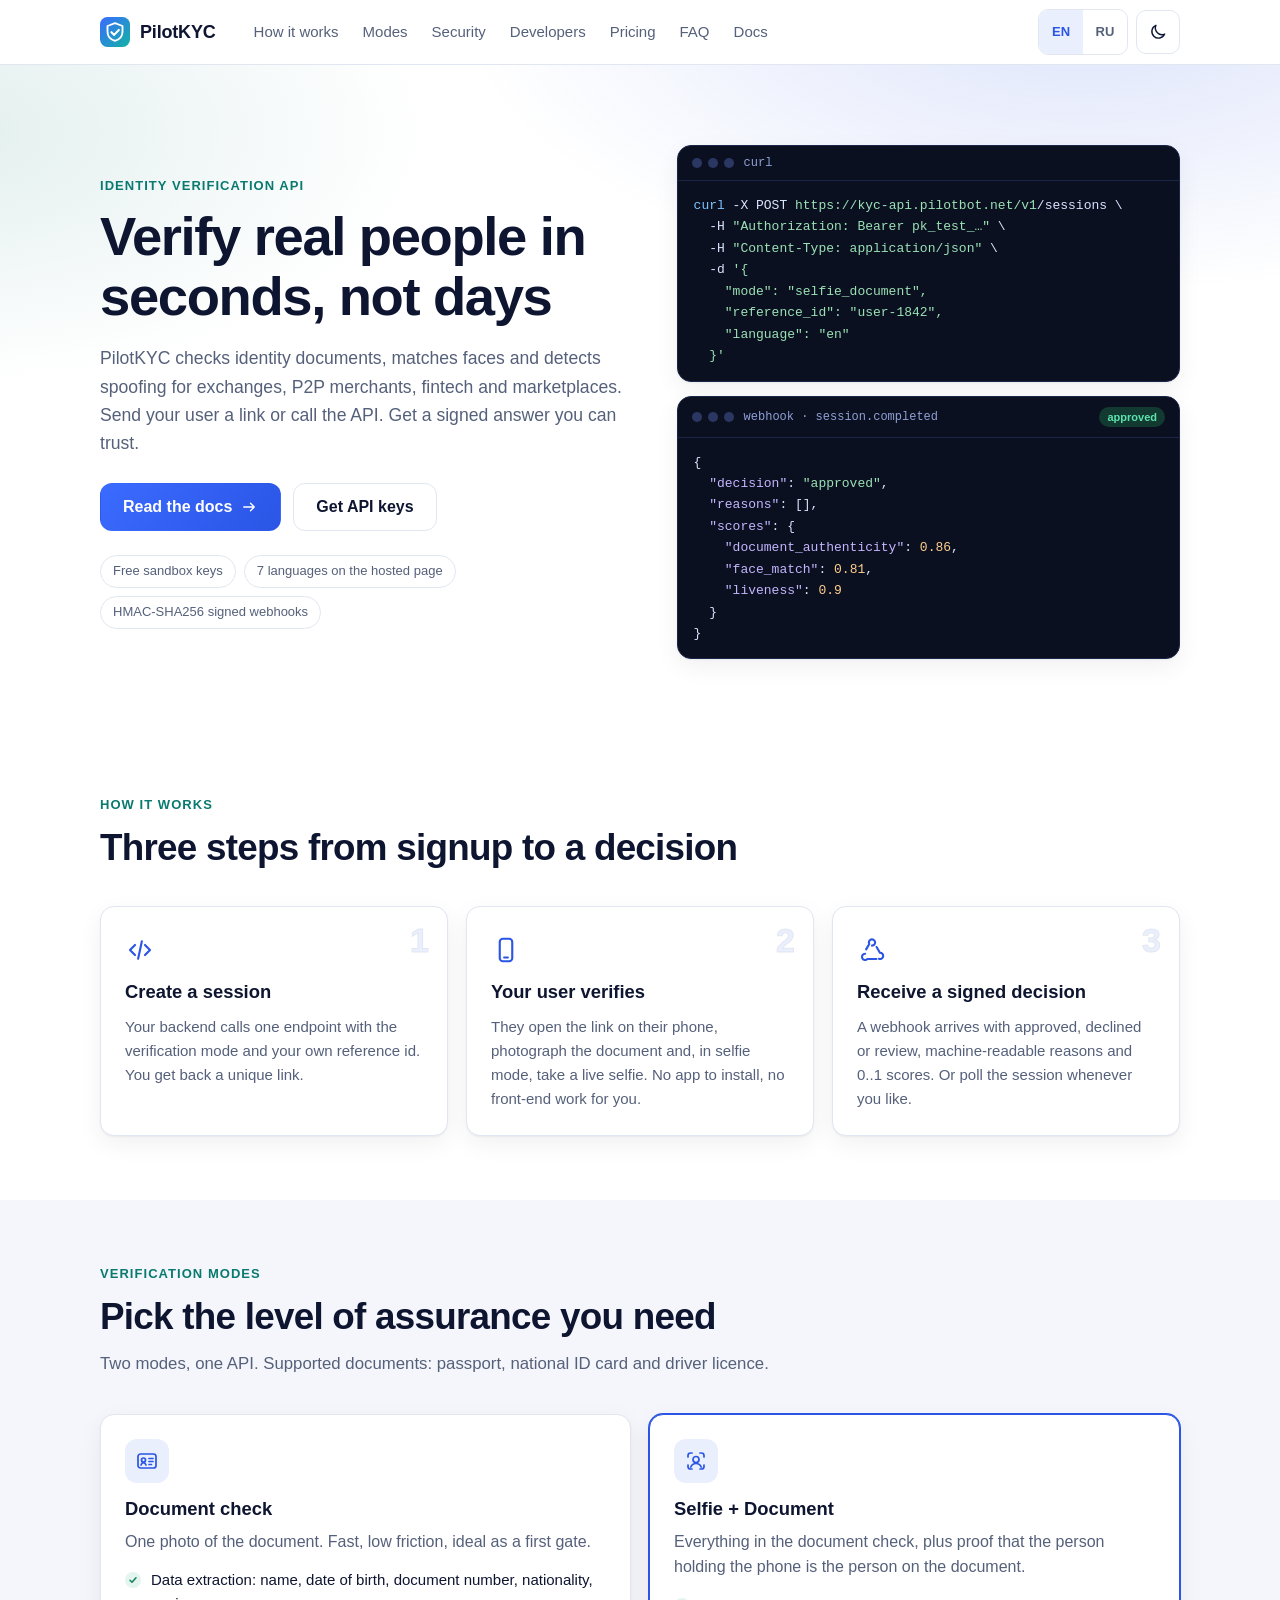
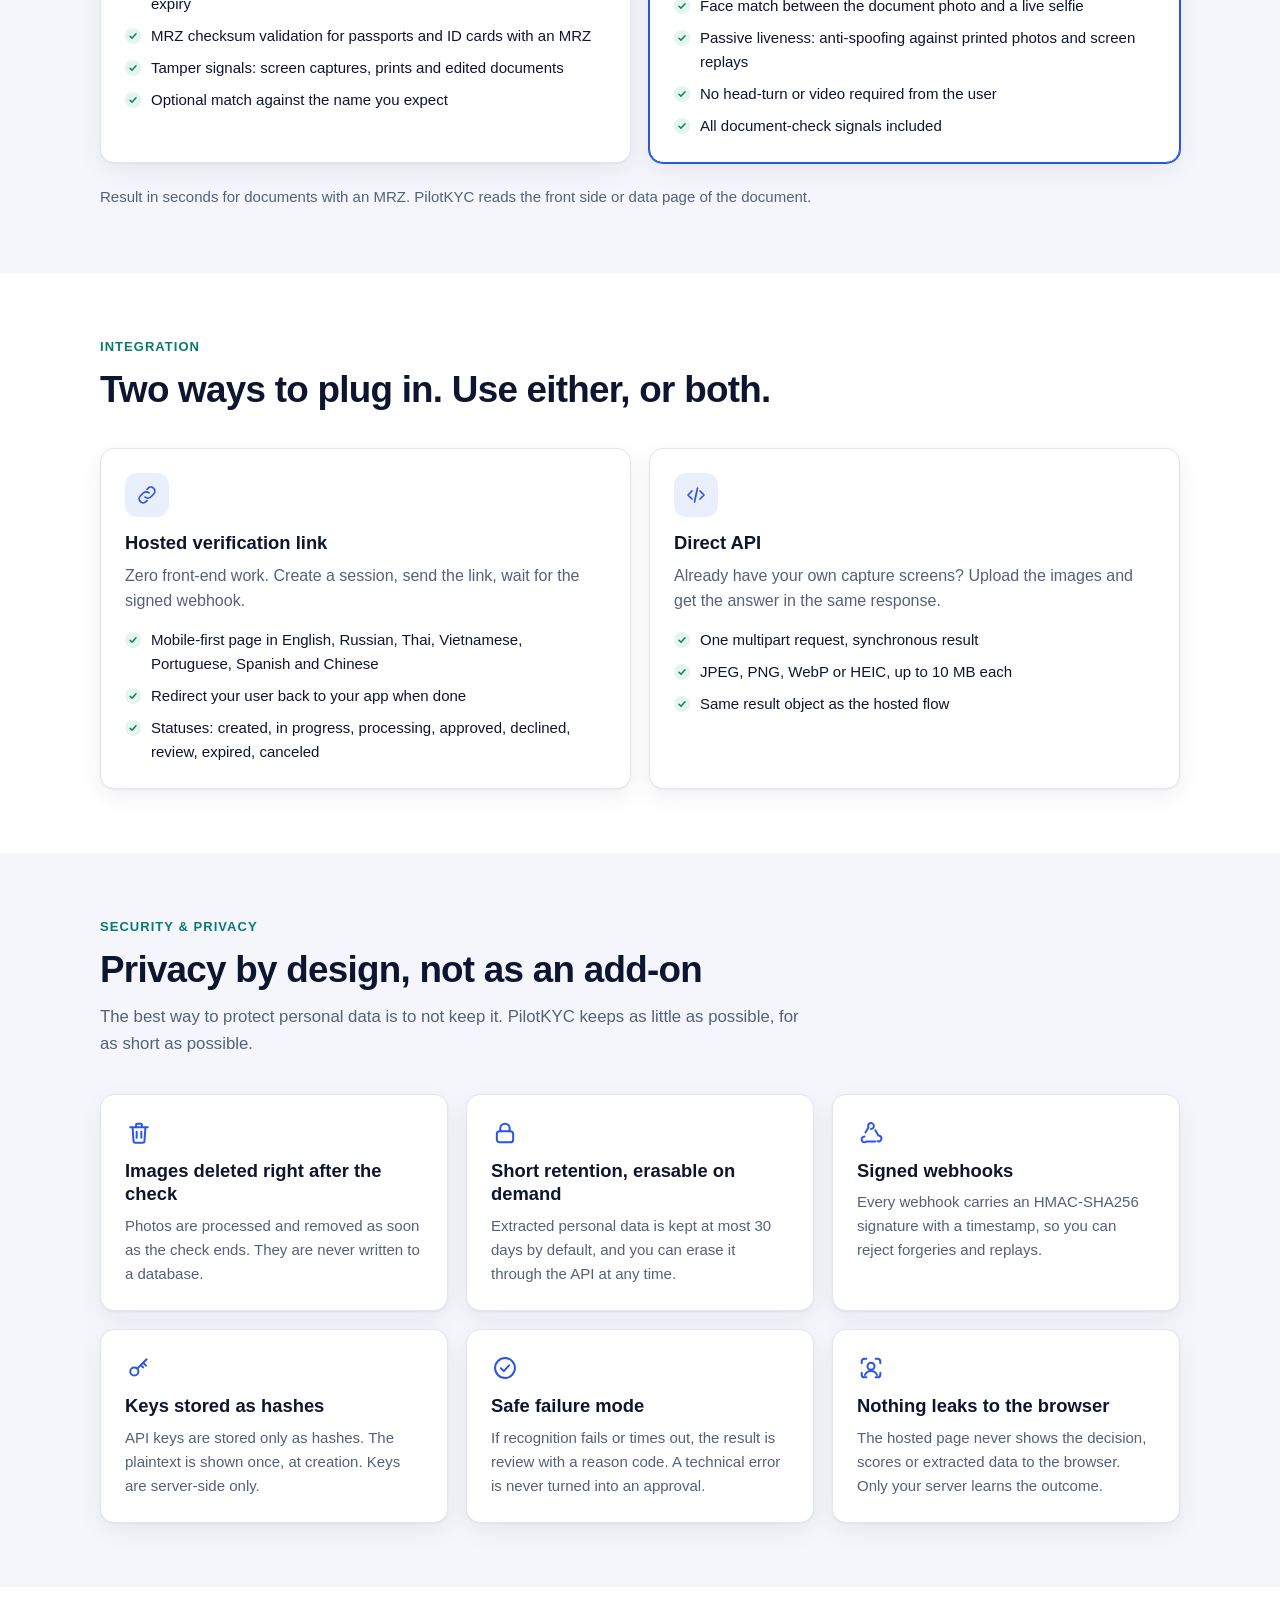
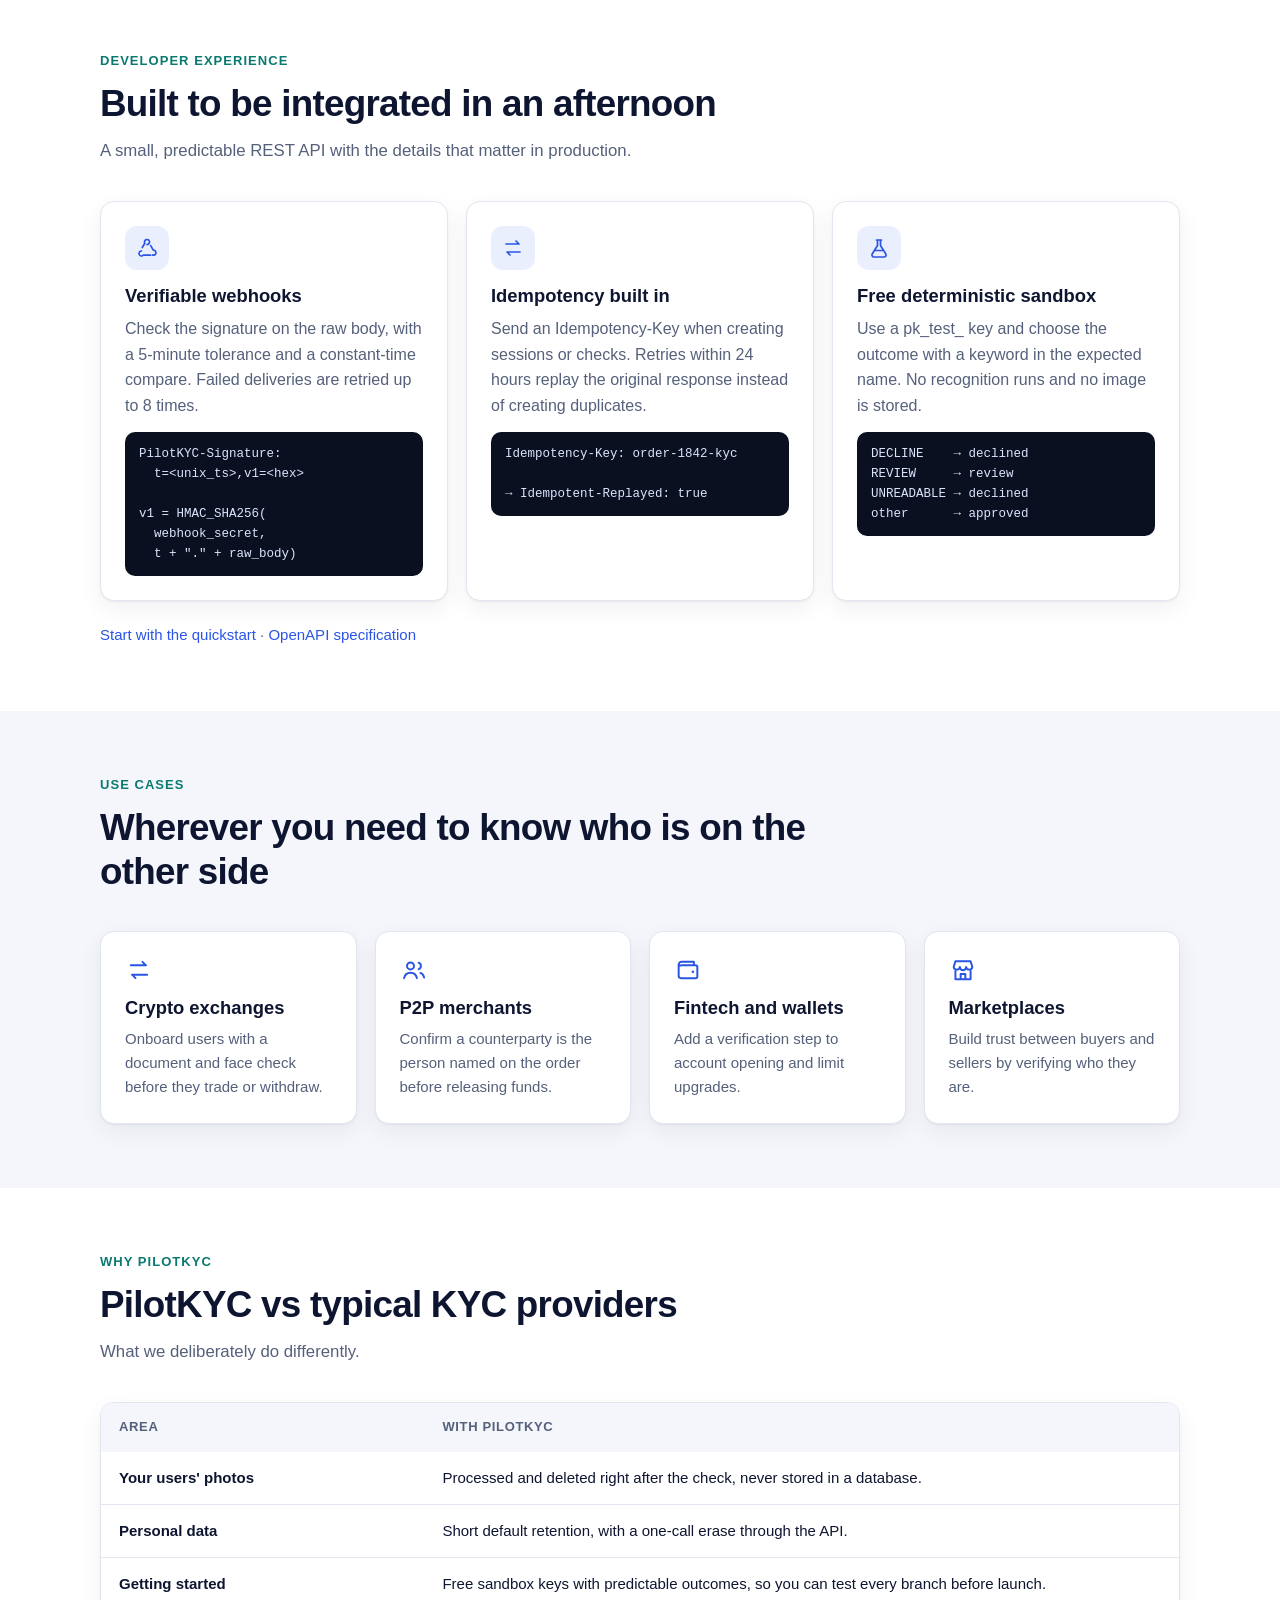
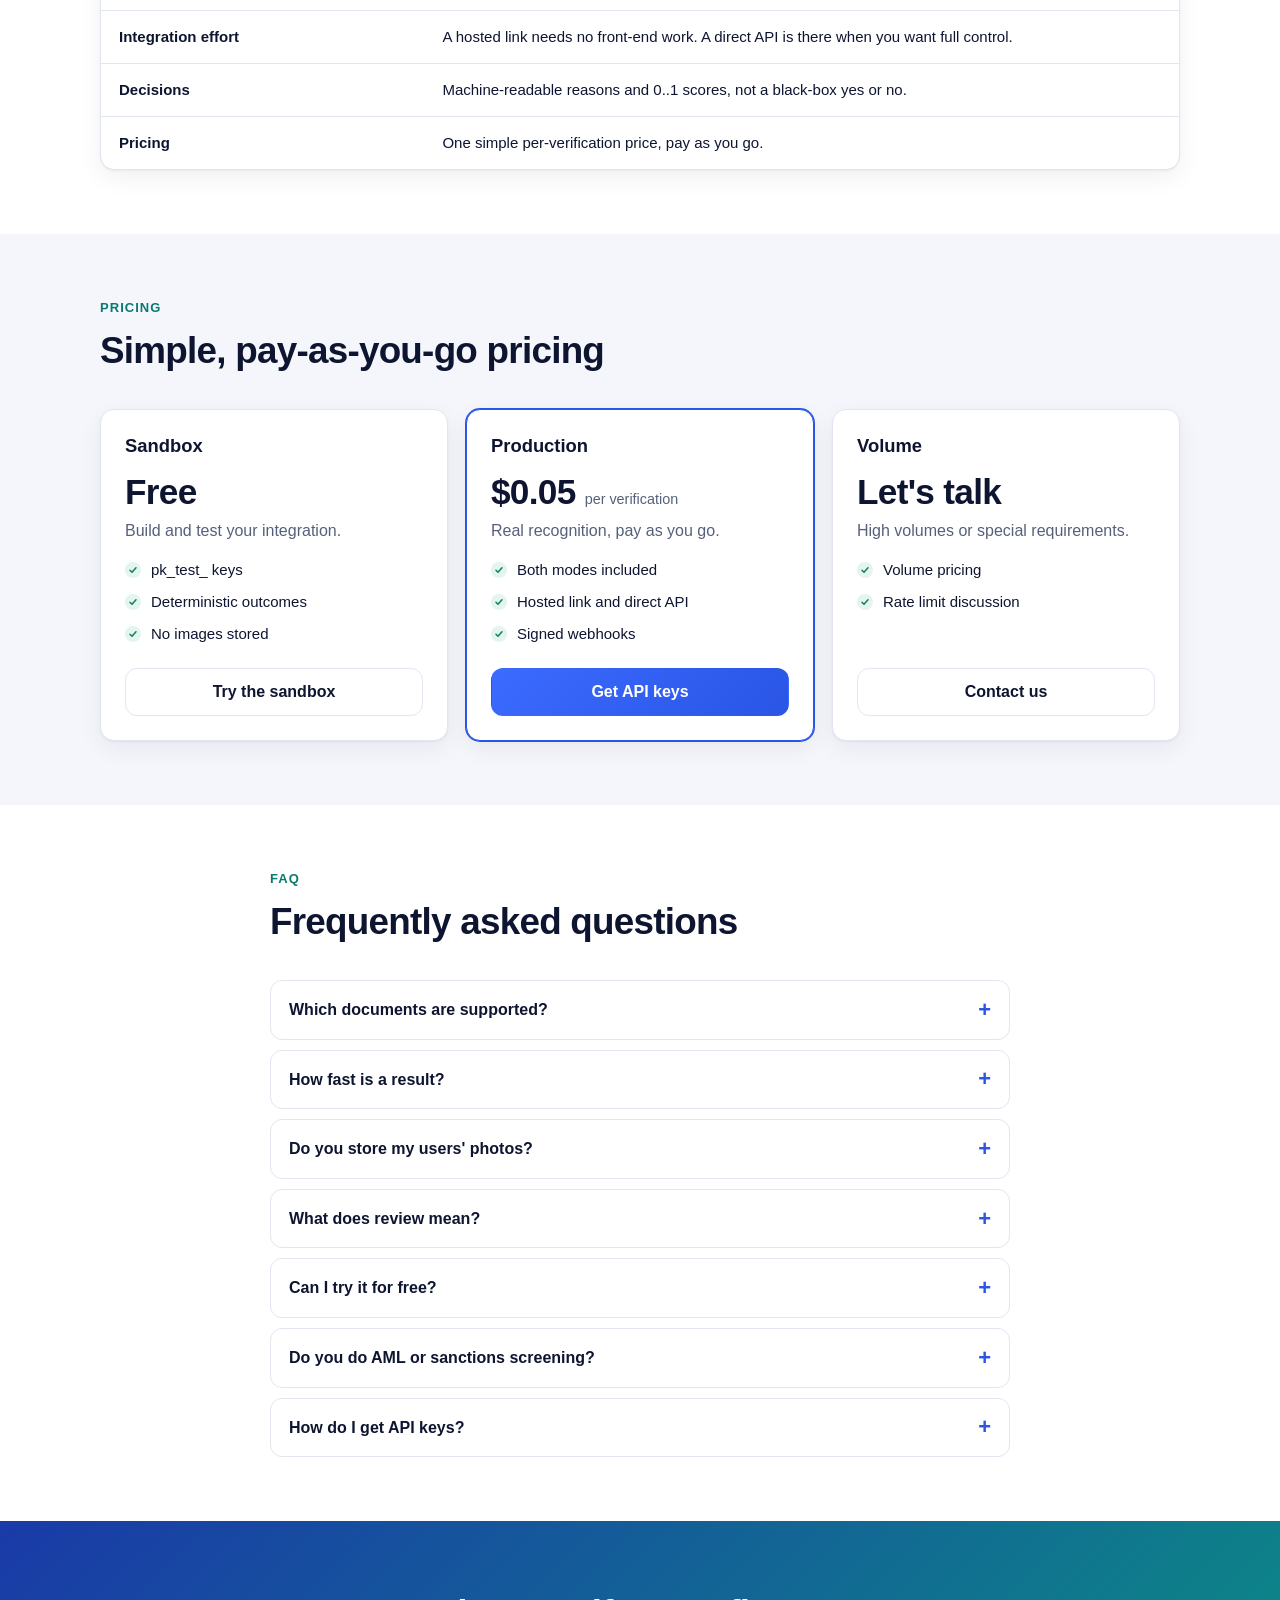
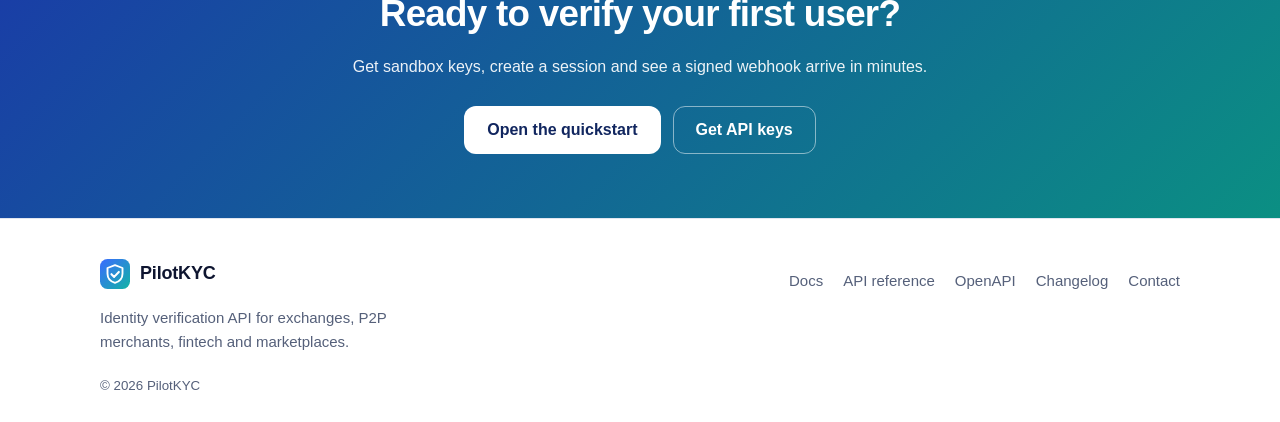
==== index.html @ 5a4a527d "PilotKYC landing page and API documentation v1.0.0 Co-Authored-By: Claude Opus 5.5 <noreply@anthropi" ====
<!doctype html>
<html lang="en">
<head>
  <meta charset="utf-8">
  <meta name="viewport" content="width=device-width, initial-scale=1">
  <title>PilotKYC — Identity verification API for exchanges, P2P and fintech</title>
  <meta name="description" content="Identity verification API: document check with data extraction, selfie face match and passive liveness. Hosted link or direct API, signed webhooks, free sandbox, images deleted right after the check.">
  <meta name="color-scheme" content="light dark">
  <meta name="theme-color" content="#0b1020">
  <meta property="og:type" content="website">
  <meta property="og:site_name" content="PilotKYC">
  <meta property="og:title" content="PilotKYC — Identity verification API">
  <meta property="og:description" content="Document check, selfie face match and passive liveness. Hosted link or direct API. Free sandbox. Images deleted right after the check.">
  <meta name="twitter:card" content="summary">
  <meta name="twitter:title" content="PilotKYC — Identity verification API">
  <meta name="twitter:description" content="Document check, selfie face match and passive liveness. Hosted link or direct API. Free sandbox.">
  <link rel="icon" href="assets/favicon.svg" type="image/svg+xml">
  <link rel="stylesheet" href="assets/landing.css">
</head>
<body>
  <!-- Inline SVG sprite -->
  <svg width="0" height="0" style="position:absolute" aria-hidden="true" focusable="false">
    <defs>
      <linearGradient id="grad" x1="0" y1="0" x2="1" y2="1">
        <stop offset="0" stop-color="#3b6bff"/>
        <stop offset="1" stop-color="#12b3a4"/>
      </linearGradient>
      <symbol id="i-logo" viewBox="0 0 32 32"><rect width="32" height="32" rx="8" fill="url(#grad)"/><path d="M16 6.5 24 9.6v6.1c0 4.7-3.2 8.2-8 9.8-4.8-1.6-8-5.1-8-9.8V9.6z" fill="none" stroke="#fff" stroke-width="2" stroke-linejoin="round"/><path d="m12.2 16.2 2.9 2.9 5-5.3" fill="none" stroke="#fff" stroke-width="2.2" stroke-linecap="round" stroke-linejoin="round"/></symbol>
      <symbol id="i-doc" viewBox="0 0 24 24"><rect x="3" y="5" width="18" height="14" rx="2.5" fill="none" stroke="currentColor" stroke-width="1.7"/><circle cx="8.5" cy="11" r="2" fill="none" stroke="currentColor" stroke-width="1.7"/><path d="M6 16c.6-1.6 1.6-2.3 2.5-2.3S10.400 14.400 11 16M14 9.500h4M14 12.500h4M14 15.500h2.500" fill="none" stroke="currentColor" stroke-width="1.7" stroke-linecap="round"/></symbol>
      <symbol id="i-face" viewBox="0 0 24 24"><path d="M4 8V6.500A2.500 2.500 0 0 1 6.500 4H8M16 4h1.500A2.500 2.500 0 0 1 20 6.500V8M20 16v1.500a2.500 2.500 0 0 1-2.500 2.500H16M8 20H6.500A2.500 2.500 0 0 1 4 17.500V16" fill="none" stroke="currentColor" stroke-width="1.7" stroke-linecap="round"/><circle cx="12" cy="10.500" r="3" fill="none" stroke="currentColor" stroke-width="1.7"/><path d="M6.800 18c.9-2.300 2.800-3.500 5.200-3.500s4.300 1.200 5.200 3.500" fill="none" stroke="currentColor" stroke-width="1.7" stroke-linecap="round"/></symbol>
      <symbol id="i-link" viewBox="0 0 24 24"><path d="M10 14a4 4 0 0 0 5.700 0l3-3a4 4 0 0 0-5.700-5.700l-1 1M14 10a4 4 0 0 0-5.700 0l-3 3a4 4 0 0 0 5.700 5.700l1-1" fill="none" stroke="currentColor" stroke-width="1.7" stroke-linecap="round"/></symbol>
      <symbol id="i-code" viewBox="0 0 24 24"><path d="m8 8-4 4 4 4M16 8l4 4-4 4M13.500 5 10.500 19" fill="none" stroke="currentColor" stroke-width="1.7" stroke-linecap="round" stroke-linejoin="round"/></symbol>
      <symbol id="i-bolt" viewBox="0 0 24 24"><path d="M13 3 5 13.500h6L10 21l8-10.500h-6z" fill="none" stroke="currentColor" stroke-width="1.7" stroke-linejoin="round"/></symbol>
      <symbol id="i-lock" viewBox="0 0 24 24"><rect x="5" y="10.500" width="14" height="9.500" rx="2.500" fill="none" stroke="currentColor" stroke-width="1.7"/><path d="M8 10.500V8a4 4 0 0 1 8 0v2.500" fill="none" stroke="currentColor" stroke-width="1.7" stroke-linecap="round"/></symbol>
      <symbol id="i-trash" viewBox="0 0 24 24"><path d="M4.500 7h15M9.500 7V5a1 1 0 0 1 1-1h3a1 1 0 0 1 1 1v2M6.500 7l.8 12a1.500 1.500 0 0 0 1.500 1.400h6.400a1.500 1.500 0 0 0 1.500-1.400l.8-12M10 11v5M14 11v5" fill="none" stroke="currentColor" stroke-width="1.7" stroke-linecap="round" stroke-linejoin="round"/></symbol>
      <symbol id="i-globe" viewBox="0 0 24 24"><circle cx="12" cy="12" r="8.500" fill="none" stroke="currentColor" stroke-width="1.7"/><path d="M3.500 12h17M12 3.500c2.500 2.600 3.600 5.400 3.600 8.500S14.500 17.900 12 20.500C9.500 17.900 8.400 15.100 8.400 12S9.500 6.100 12 3.500z" fill="none" stroke="currentColor" stroke-width="1.7"/></symbol>
      <symbol id="i-key" viewBox="0 0 24 24"><circle cx="8" cy="15" r="3.500" fill="none" stroke="currentColor" stroke-width="1.7"/><path d="m10.500 12.500 8-8M15.500 7.500l2.500 2.500M13.500 9.500 15.500 11.500" fill="none" stroke="currentColor" stroke-width="1.7" stroke-linecap="round"/></symbol>
      <symbol id="i-hook" viewBox="0 0 24 24"><path d="M12 8.500a2.500 2.500 0 1 0-2.200-1.300L7.300 11.500M6.500 15a2.500 2.500 0 1 0 1.800 4.200h7.200M17.500 19a2.500 2.500 0 1 0 .8-4.800L15.700 9.600" fill="none" stroke="currentColor" stroke-width="1.7" stroke-linecap="round" stroke-linejoin="round"/></symbol>
      <symbol id="i-flask" viewBox="0 0 24 24"><path d="M9.500 4h5M10.500 4v5.500L5.200 18a2 2 0 0 0 1.700 3h10.200a2 2 0 0 0 1.700-3l-5.300-8.500V4M8 14.500h8" fill="none" stroke="currentColor" stroke-width="1.7" stroke-linecap="round" stroke-linejoin="round"/></symbol>
      <symbol id="i-phone" viewBox="0 0 24 24"><rect x="7" y="3" width="10" height="18" rx="2.500" fill="none" stroke="currentColor" stroke-width="1.7"/><path d="M10.500 18h3" fill="none" stroke="currentColor" stroke-width="1.7" stroke-linecap="round"/></symbol>
      <symbol id="i-send" viewBox="0 0 24 24"><path d="m4 11.500 16-7-6 16-2.800-6.700z" fill="none" stroke="currentColor" stroke-width="1.7" stroke-linejoin="round"/></symbol>
      <symbol id="i-check" viewBox="0 0 24 24"><circle cx="12" cy="12" r="8.500" fill="none" stroke="currentColor" stroke-width="1.7"/><path d="m8.500 12.200 2.500 2.500 4.500-5" fill="none" stroke="currentColor" stroke-width="1.7" stroke-linecap="round" stroke-linejoin="round"/></symbol>
      <symbol id="i-swap" viewBox="0 0 24 24"><path d="M5 8h13l-3-3M19 16H6l3 3" fill="none" stroke="currentColor" stroke-width="1.7" stroke-linecap="round" stroke-linejoin="round"/></symbol>
      <symbol id="i-store" viewBox="0 0 24 24"><path d="M4 9.500 5.500 4.500h13L20 9.500M4 9.500a2.700 2.700 0 0 0 5.300 0 2.700 2.700 0 0 0 5.400 0 2.700 2.700 0 0 0 5.300 0M5.500 12.500V20h13v-7.500M10 20v-4.500h4V20" fill="none" stroke="currentColor" stroke-width="1.7" stroke-linecap="round" stroke-linejoin="round"/></symbol>
      <symbol id="i-wallet" viewBox="0 0 24 24"><path d="M4 7.500A2.500 2.500 0 0 1 6.500 5H17v3M4 7.500V17a2 2 0 0 0 2 2h12.500a1.500 1.500 0 0 0 1.500-1.500V9.500A1.500 1.500 0 0 0 18.500 8H6.500A2.500 2.500 0 0 1 4 7.500z" fill="none" stroke="currentColor" stroke-width="1.7" stroke-linejoin="round"/><circle cx="16.200" cy="13.500" r="1.100" fill="currentColor"/></symbol>
      <symbol id="i-users" viewBox="0 0 24 24"><circle cx="9" cy="8.500" r="3" fill="none" stroke="currentColor" stroke-width="1.7"/><path d="M3.500 19c.6-3 2.800-4.700 5.500-4.700s4.900 1.700 5.500 4.700M16 5.700a3 3 0 0 1 0 5.600M17.500 14.500c1.700.6 2.800 2 3.200 4" fill="none" stroke="currentColor" stroke-width="1.7" stroke-linecap="round"/></symbol>
      <symbol id="i-arrow" viewBox="0 0 24 24"><path d="M5 12h14m-5-5 5 5-5 5" fill="none" stroke="currentColor" stroke-width="1.8" stroke-linecap="round" stroke-linejoin="round"/></symbol>
      <symbol id="i-tick" viewBox="0 0 24 24"><path d="m5 12.500 4.500 4.500L19 7.500" fill="none" stroke="currentColor" stroke-width="2.200" stroke-linecap="round" stroke-linejoin="round"/></symbol>
      <symbol id="i-menu" viewBox="0 0 24 24"><path d="M4 7h16M4 12h16M4 17h16" fill="none" stroke="currentColor" stroke-width="1.8" stroke-linecap="round"/></symbol>
      <symbol id="i-theme" viewBox="0 0 24 24"><path d="M20 14.500A8 8 0 0 1 9.500 4 8 8 0 1 0 20 14.500z" fill="none" stroke="currentColor" stroke-width="1.7" stroke-linejoin="round"/></symbol>
    </defs>
  </svg>

  <a class="skip" href="#main" data-i18n="skip">Skip to content</a>

  <header class="header" id="top">
    <div class="wrap header-inner">
      <a class="logo" href="#top" aria-label="PilotKYC">
        <svg class="logo-mark" aria-hidden="true"><use href="#i-logo"/></svg>
        <span>PilotKYC</span>
      </a>
      <nav class="nav" id="nav" aria-label="Main">
        <a href="#how" data-i18n="nav.how">How it works</a>
        <a href="#modes" data-i18n="nav.modes">Modes</a>
        <a href="#security" data-i18n="nav.security">Security</a>
        <a href="#developers" data-i18n="nav.dev">Developers</a>
        <a href="#pricing" data-i18n="nav.pricing">Pricing</a>
        <a href="#faq" data-i18n="nav.faq">FAQ</a>
        <a href="docs/" data-i18n="nav.docs">Docs</a>
      </nav>
      <div class="header-actions">
        <div class="lang" role="group" aria-label="Language">
          <button type="button" class="lang-btn" data-lang="en" aria-pressed="true">EN</button>
          <button type="button" class="lang-btn" data-lang="ru" aria-pressed="false">RU</button>
        </div>
        <button type="button" class="icon-btn" id="theme-btn" aria-label="Toggle theme"><svg aria-hidden="true"><use href="#i-theme"/></svg></button>
        <button type="button" class="icon-btn menu-btn" id="menu-btn" aria-label="Menu" aria-expanded="false" aria-controls="nav"><svg aria-hidden="true"><use href="#i-menu"/></svg></button>
      </div>
    </div>
  </header>

  <main id="main">
    <!-- HERO -->
    <section class="hero">
      <div class="wrap hero-grid">
        <div class="hero-copy">
          <p class="eyebrow" data-i18n="hero.eyebrow">Identity verification API</p>
          <h1 data-i18n="hero.title">Verify real people in seconds, not days</h1>
          <p class="lead" data-i18n="hero.lead">PilotKYC checks identity documents, matches faces and detects spoofing for exchanges, P2P merchants, fintech and marketplaces. Send your user a link or call the API. Get a signed answer you can trust.</p>
          <div class="cta-row">
            <a class="btn btn-primary" href="docs/"><span data-i18n="cta.docs">Read the docs</span><svg aria-hidden="true"><use href="#i-arrow"/></svg></a>
            <a class="btn btn-secondary" href="https://t.me/pilotbotnet" data-contact data-i18n="cta.keys" rel="noopener">Get API keys</a>
          </div>
          <ul class="chips">
            <li data-i18n="hero.chip1">Free sandbox keys</li>
            <li data-i18n="hero.chip2">7 languages on the hosted page</li>
            <li data-i18n="hero.chip3">HMAC-SHA256 signed webhooks</li>
          </ul>
        </div>
        <div class="hero-code" aria-label="Example request and result">
          <div class="code-card">
            <div class="code-head"><span class="dots" aria-hidden="true"><i></i><i></i><i></i></span><span class="code-title">curl</span></div>
<pre><code><span class="c-k">curl</span> -X POST <span class="c-s" data-base-url>https://kyc-api.pilotbot.net/v1</span>/sessions \
  -H <span class="c-s">"Authorization: Bearer pk_test_…"</span> \
  -H <span class="c-s">"Content-Type: application/json"</span> \
  -d <span class="c-s">'{
    "mode": "selfie_document",
    "reference_id": "user-1842",
    "language": "en"
  }'</span></code></pre>
          </div>
          <div class="code-card code-card-result">
            <div class="code-head"><span class="dots" aria-hidden="true"><i></i><i></i><i></i></span><span class="code-title">webhook &middot; session.completed</span><span class="pill pill-ok">approved</span></div>
<pre><code>{
  <span class="c-p">"decision"</span>: <span class="c-s">"approved"</span>,
  <span class="c-p">"reasons"</span>: [],
  <span class="c-p">"scores"</span>: {
    <span class="c-p">"document_authenticity"</span>: <span class="c-n">0.86</span>,
    <span class="c-p">"face_match"</span>: <span class="c-n">0.81</span>,
    <span class="c-p">"liveness"</span>: <span class="c-n">0.9</span>
  }
}</code></pre>
          </div>
        </div>
      </div>
    </section>

    <!-- HOW IT WORKS -->
    <section class="section" id="how" aria-labelledby="how-h">
      <div class="wrap">
        <div class="section-head">
          <p class="eyebrow" data-i18n="how.eyebrow">How it works</p>
          <h2 id="how-h" data-i18n="how.title">Three steps from signup to a decision</h2>
        </div>
        <ol class="steps">
          <li class="step">
            <span class="step-num" aria-hidden="true">1</span>
            <svg class="icon" aria-hidden="true"><use href="#i-code"/></svg>
            <h3 data-i18n="how.s1.t">Create a session</h3>
            <p data-i18n="how.s1.p">Your backend calls one endpoint with the verification mode and your own reference id. You get back a unique link.</p>
          </li>
          <li class="step">
            <span class="step-num" aria-hidden="true">2</span>
            <svg class="icon" aria-hidden="true"><use href="#i-phone"/></svg>
            <h3 data-i18n="how.s2.t">Your user verifies</h3>
            <p data-i18n="how.s2.p">They open the link on their phone, photograph the document and, in selfie mode, take a live selfie. No app to install, no front-end work for you.</p>
          </li>
          <li class="step">
            <span class="step-num" aria-hidden="true">3</span>
            <svg class="icon" aria-hidden="true"><use href="#i-hook"/></svg>
            <h3 data-i18n="how.s3.t">Receive a signed decision</h3>
            <p data-i18n="how.s3.p">A webhook arrives with approved, declined or review, machine-readable reasons and 0..1 scores. Or poll the session whenever you like.</p>
          </li>
        </ol>
      </div>
    </section>

    <!-- MODES -->
    <section class="section section-alt" id="modes" aria-labelledby="modes-h">
      <div class="wrap">
        <div class="section-head">
          <p class="eyebrow" data-i18n="modes.eyebrow">Verification modes</p>
          <h2 id="modes-h" data-i18n="modes.title">Pick the level of assurance you need</h2>
          <p class="sub" data-i18n="modes.sub">Two modes, one API. Supported documents: passport, national ID card and driver licence.</p>
        </div>
        <div class="grid-2">
          <article class="card">
            <div class="card-icon"><svg aria-hidden="true"><use href="#i-doc"/></svg></div>
            <h3 data-i18n="modes.doc.t">Document check</h3>
            <p class="muted" data-i18n="modes.doc.p">One photo of the document. Fast, low friction, ideal as a first gate.</p>
            <ul class="ticks">
              <li data-i18n="modes.doc.l1">Data extraction: name, date of birth, document number, nationality, expiry</li>
              <li data-i18n="modes.doc.l2">MRZ checksum validation for passports and ID cards with an MRZ</li>
              <li data-i18n="modes.doc.l3">Tamper signals: screen captures, prints and edited documents</li>
              <li data-i18n="modes.doc.l4">Optional match against the name you expect</li>
            </ul>
          </article>
          <article class="card card-featured">
            <div class="card-icon"><svg aria-hidden="true"><use href="#i-face"/></svg></div>
            <h3 data-i18n="modes.sd.t">Selfie + Document</h3>
            <p class="muted" data-i18n="modes.sd.p">Everything in the document check, plus proof that the person holding the phone is the person on the document.</p>
            <ul class="ticks">
              <li data-i18n="modes.sd.l1">Face match between the document photo and a live selfie</li>
              <li data-i18n="modes.sd.l2">Passive liveness: anti-spoofing against printed photos and screen replays</li>
              <li data-i18n="modes.sd.l3">No head-turn or video required from the user</li>
              <li data-i18n="modes.sd.l4">All document-check signals included</li>
            </ul>
          </article>
        </div>
        <p class="note" data-i18n="modes.note">Result in seconds for documents with an MRZ. PilotKYC reads the front side or data page of the document.</p>
      </div>
    </section>

    <!-- INTEGRATION STYLES -->
    <section class="section" id="integration" aria-labelledby="int-h">
      <div class="wrap">
        <div class="section-head">
          <p class="eyebrow" data-i18n="int.eyebrow">Integration</p>
          <h2 id="int-h" data-i18n="int.title">Two ways to plug in. Use either, or both.</h2>
        </div>
        <div class="grid-2">
          <article class="card">
            <div class="card-icon"><svg aria-hidden="true"><use href="#i-link"/></svg></div>
            <h3 data-i18n="int.hosted.t">Hosted verification link</h3>
            <p class="muted" data-i18n="int.hosted.p">Zero front-end work. Create a session, send the link, wait for the signed webhook.</p>
            <ul class="ticks">
              <li data-i18n="int.hosted.l1">Mobile-first page in English, Russian, Thai, Vietnamese, Portuguese, Spanish and Chinese</li>
              <li data-i18n="int.hosted.l2">Redirect your user back to your app when done</li>
              <li data-i18n="int.hosted.l3">Statuses: created, in progress, processing, approved, declined, review, expired, canceled</li>
            </ul>
          </article>
          <article class="card">
            <div class="card-icon"><svg aria-hidden="true"><use href="#i-code"/></svg></div>
            <h3 data-i18n="int.direct.t">Direct API</h3>
            <p class="muted" data-i18n="int.direct.p">Already have your own capture screens? Upload the images and get the answer in the same response.</p>
            <ul class="ticks">
              <li data-i18n="int.direct.l1">One multipart request, synchronous result</li>
              <li data-i18n="int.direct.l2">JPEG, PNG, WebP or HEIC, up to 10 MB each</li>
              <li data-i18n="int.direct.l3">Same result object as the hosted flow</li>
            </ul>
          </article>
        </div>
      </div>
    </section>

    <!-- SECURITY -->
    <section class="section section-alt" id="security" aria-labelledby="sec-h">
      <div class="wrap">
        <div class="section-head">
          <p class="eyebrow" data-i18n="sec.eyebrow">Security &amp; privacy</p>
          <h2 id="sec-h" data-i18n="sec.title">Privacy by design, not as an add-on</h2>
          <p class="sub" data-i18n="sec.sub">The best way to protect personal data is to not keep it. PilotKYC keeps as little as possible, for as short as possible.</p>
        </div>
        <div class="grid-3">
          <article class="feature">
            <svg class="icon" aria-hidden="true"><use href="#i-trash"/></svg>
            <h3 data-i18n="sec.f1.t">Images deleted right after the check</h3>
            <p data-i18n="sec.f1.p">Photos are processed and removed as soon as the check ends. They are never written to a database.</p>
          </article>
          <article class="feature">
            <svg class="icon" aria-hidden="true"><use href="#i-lock"/></svg>
            <h3 data-i18n="sec.f2.t">Short retention, erasable on demand</h3>
            <p data-i18n="sec.f2.p">Extracted personal data is kept at most 30 days by default, and you can erase it through the API at any time.</p>
          </article>
          <article class="feature">
            <svg class="icon" aria-hidden="true"><use href="#i-hook"/></svg>
            <h3 data-i18n="sec.f3.t">Signed webhooks</h3>
            <p data-i18n="sec.f3.p">Every webhook carries an HMAC-SHA256 signature with a timestamp, so you can reject forgeries and replays.</p>
          </article>
          <article class="feature">
            <svg class="icon" aria-hidden="true"><use href="#i-key"/></svg>
            <h3 data-i18n="sec.f4.t">Keys stored as hashes</h3>
            <p data-i18n="sec.f4.p">API keys are stored only as hashes. The plaintext is shown once, at creation. Keys are server-side only.</p>
          </article>
          <article class="feature">
            <svg class="icon" aria-hidden="true"><use href="#i-check"/></svg>
            <h3 data-i18n="sec.f5.t">Safe failure mode</h3>
            <p data-i18n="sec.f5.p">If recognition fails or times out, the result is review with a reason code. A technical error is never turned into an approval.</p>
          </article>
          <article class="feature">
            <svg class="icon" aria-hidden="true"><use href="#i-face"/></svg>
            <h3 data-i18n="sec.f6.t">Nothing leaks to the browser</h3>
            <p data-i18n="sec.f6.p">The hosted page never shows the decision, scores or extracted data to the browser. Only your server learns the outcome.</p>
          </article>
        </div>
      </div>
    </section>

    <!-- DEVELOPERS -->
    <section class="section" id="developers" aria-labelledby="dev-h">
      <div class="wrap">
        <div class="section-head">
          <p class="eyebrow" data-i18n="dev.eyebrow">Developer experience</p>
          <h2 id="dev-h" data-i18n="dev.title">Built to be integrated in an afternoon</h2>
          <p class="sub" data-i18n="dev.sub">A small, predictable REST API with the details that matter in production.</p>
        </div>
        <div class="grid-3">
          <article class="card">
            <div class="card-icon"><svg aria-hidden="true"><use href="#i-hook"/></svg></div>
            <h3 data-i18n="dev.c1.t">Verifiable webhooks</h3>
            <p class="muted" data-i18n="dev.c1.p">Check the signature on the raw body, with a 5-minute tolerance and a constant-time compare. Failed deliveries are retried up to 8 times.</p>
<pre class="mini"><code>PilotKYC-Signature:
  t=&lt;unix_ts&gt;,v1=&lt;hex&gt;

v1 = HMAC_SHA256(
  webhook_secret,
  t + "." + raw_body)</code></pre>
          </article>
          <article class="card">
            <div class="card-icon"><svg aria-hidden="true"><use href="#i-swap"/></svg></div>
            <h3 data-i18n="dev.c2.t">Idempotency built in</h3>
            <p class="muted" data-i18n="dev.c2.p">Send an Idempotency-Key when creating sessions or checks. Retries within 24 hours replay the original response instead of creating duplicates.</p>
<pre class="mini"><code>Idempotency-Key: order-1842-kyc

&rarr; Idempotent-Replayed: true</code></pre>
          </article>
          <article class="card">
            <div class="card-icon"><svg aria-hidden="true"><use href="#i-flask"/></svg></div>
            <h3 data-i18n="dev.c3.t">Free deterministic sandbox</h3>
            <p class="muted" data-i18n="dev.c3.p">Use a pk_test_ key and choose the outcome with a keyword in the expected name. No recognition runs and no image is stored.</p>
<pre class="mini"><code>DECLINE    &rarr; declined
REVIEW     &rarr; review
UNREADABLE &rarr; declined
other      &rarr; approved</code></pre>
          </article>
        </div>
        <p class="note"><a href="docs/#/quickstart" data-i18n="dev.link">Start with the quickstart</a> &middot; <a href="openapi.yaml" data-i18n="dev.link2">OpenAPI specification</a></p>
      </div>
    </section>

    <!-- USE CASES -->
    <section class="section section-alt" id="use-cases" aria-labelledby="uc-h">
      <div class="wrap">
        <div class="section-head">
          <p class="eyebrow" data-i18n="uc.eyebrow">Use cases</p>
          <h2 id="uc-h" data-i18n="uc.title">Wherever you need to know who is on the other side</h2>
        </div>
        <div class="grid-4">
          <article class="feature">
            <svg class="icon" aria-hidden="true"><use href="#i-swap"/></svg>
            <h3 data-i18n="uc.u1.t">Crypto exchanges</h3>
            <p data-i18n="uc.u1.p">Onboard users with a document and face check before they trade or withdraw.</p>
          </article>
          <article class="feature">
            <svg class="icon" aria-hidden="true"><use href="#i-users"/></svg>
            <h3 data-i18n="uc.u2.t">P2P merchants</h3>
            <p data-i18n="uc.u2.p">Confirm a counterparty is the person named on the order before releasing funds.</p>
          </article>
          <article class="feature">
            <svg class="icon" aria-hidden="true"><use href="#i-wallet"/></svg>
            <h3 data-i18n="uc.u3.t">Fintech and wallets</h3>
            <p data-i18n="uc.u3.p">Add a verification step to account opening and limit upgrades.</p>
          </article>
          <article class="feature">
            <svg class="icon" aria-hidden="true"><use href="#i-store"/></svg>
            <h3 data-i18n="uc.u4.t">Marketplaces</h3>
            <p data-i18n="uc.u4.p">Build trust between buyers and sellers by verifying who they are.</p>
          </article>
        </div>
      </div>
    </section>

    <!-- COMPARISON -->
    <section class="section" id="why" aria-labelledby="why-h">
      <div class="wrap">
        <div class="section-head">
          <p class="eyebrow" data-i18n="why.eyebrow">Why PilotKYC</p>
          <h2 id="why-h" data-i18n="why.title">PilotKYC vs typical KYC providers</h2>
          <p class="sub" data-i18n="why.sub">What we deliberately do differently.</p>
        </div>
        <div class="table-wrap">
          <table class="compare">
            <thead>
              <tr><th scope="col" data-i18n="why.th1">Area</th><th scope="col" data-i18n="why.th2">With PilotKYC</th></tr>
            </thead>
            <tbody>
              <tr><th scope="row" data-i18n="why.r1.a">Your users' photos</th><td data-i18n="why.r1.b">Processed and deleted right after the check, never stored in a database.</td></tr>
              <tr><th scope="row" data-i18n="why.r2.a">Personal data</th><td data-i18n="why.r2.b">Short default retention, with a one-call erase through the API.</td></tr>
              <tr><th scope="row" data-i18n="why.r3.a">Getting started</th><td data-i18n="why.r3.b">Free sandbox keys with predictable outcomes, so you can test every branch before launch.</td></tr>
              <tr><th scope="row" data-i18n="why.r4.a">Integration effort</th><td data-i18n="why.r4.b">A hosted link needs no front-end work. A direct API is there when you want full control.</td></tr>
              <tr><th scope="row" data-i18n="why.r5.a">Decisions</th><td data-i18n="why.r5.b">Machine-readable reasons and 0..1 scores, not a black-box yes or no.</td></tr>
              <tr><th scope="row" data-i18n="why.r6.a">Pricing</th><td data-i18n="why.r6.b">One simple per-verification price, pay as you go.</td></tr>
            </tbody>
          </table>
        </div>
      </div>
    </section>

    <!-- PRICING -->
    <section class="section section-alt" id="pricing" aria-labelledby="pr-h">
      <div class="wrap">
        <div class="section-head">
          <p class="eyebrow" data-i18n="pr.eyebrow">Pricing</p>
          <h2 id="pr-h" data-i18n="pr.title">Simple, pay-as-you-go pricing</h2>
        </div>
        <div class="grid-3 pricing">
          <article class="card price-card">
            <h3 data-i18n="pr.sb.t">Sandbox</h3>
            <p class="price"><span data-price="sandbox">Free</span></p>
            <p class="muted" data-i18n="pr.sb.p">Build and test your integration.</p>
            <ul class="ticks">
              <li data-i18n="pr.sb.l1">pk_test_ keys</li>
              <li data-i18n="pr.sb.l2">Deterministic outcomes</li>
              <li data-i18n="pr.sb.l3">No images stored</li>
            </ul>
            <a class="btn btn-secondary" href="docs/#/quickstart" data-i18n="pr.sb.cta">Try the sandbox</a>
          </article>
          <article class="card price-card card-featured">
            <h3 data-i18n="pr.pr.t">Production</h3>
            <p class="price"><span data-price="production">$0.05</span> <small data-i18n="pr.pr.unit">per verification</small></p>
            <p class="muted" data-i18n="pr.pr.p">Real recognition, pay as you go.</p>
            <ul class="ticks">
              <li data-i18n="pr.pr.l1">Both modes included</li>
              <li data-i18n="pr.pr.l2">Hosted link and direct API</li>
              <li data-i18n="pr.pr.l3">Signed webhooks</li>
            </ul>
            <a class="btn btn-primary" href="https://t.me/pilotbotnet" data-contact data-i18n="cta.keys" rel="noopener">Get API keys</a>
          </article>
          <article class="card price-card">
            <h3 data-i18n="pr.vo.t">Volume</h3>
            <p class="price"><span data-i18n="pr.vo.price">Let's talk</span></p>
            <p class="muted" data-i18n="pr.vo.p">High volumes or special requirements.</p>
            <ul class="ticks">
              <li data-i18n="pr.vo.l1">Volume pricing</li>
              <li data-i18n="pr.vo.l2">Rate limit discussion</li>
            </ul>
            <a class="btn btn-secondary" href="https://t.me/pilotbotnet" data-contact data-i18n="pr.vo.cta" rel="noopener">Contact us</a>
          </article>
        </div>
      </div>
    </section>

    <!-- FAQ -->
    <section class="section" id="faq" aria-labelledby="faq-h">
      <div class="wrap wrap-narrow">
        <div class="section-head">
          <p class="eyebrow" data-i18n="faq.eyebrow">FAQ</p>
          <h2 id="faq-h" data-i18n="faq.title">Frequently asked questions</h2>
        </div>
        <div class="faq">
          <details>
            <summary data-i18n="faq.q1">Which documents are supported?</summary>
            <p data-i18n="faq.a1">Passports, national ID cards and driver licences. PilotKYC reads the front side or the data page of the document.</p>
          </details>
          <details>
            <summary data-i18n="faq.q2">How fast is a result?</summary>
            <p data-i18n="faq.a2">Seconds for documents with an MRZ. You are notified by webhook as soon as the decision is ready, or you can poll the session.</p>
          </details>
          <details>
            <summary data-i18n="faq.q3">Do you store my users' photos?</summary>
            <p data-i18n="faq.a3">No. Images are processed and deleted right after the check and are never written to a database. Extracted personal data is kept at most 30 days by default and can be erased through the API at any time.</p>
          </details>
          <details>
            <summary data-i18n="faq.q4">What does review mean?</summary>
            <p data-i18n="faq.a4">No hard failure was found, but at least one signal was not strong enough to approve automatically. You decide: queue it for a human, or ask the user to try again. Reason codes tell you why.</p>
          </details>
          <details>
            <summary data-i18n="faq.q5">Can I try it for free?</summary>
            <p data-i18n="faq.a5">Yes. Sandbox keys are free and return deterministic outcomes, so you can build and test the full flow, including webhooks.</p>
          </details>
          <details>
            <summary data-i18n="faq.q6">Do you do AML or sanctions screening?</summary>
            <p data-i18n="faq.a6">Not in v1. PilotKYC verifies a document and, optionally, a face. AML and sanctions screening, proof of address and KYB are on the roadmap, with no committed dates.</p>
          </details>
          <details>
            <summary data-i18n="faq.q7">How do I get API keys?</summary>
            <p><span data-i18n="faq.a7">Message us and we will issue sandbox and production keys together with your webhook secret.</span> <a href="https://t.me/pilotbotnet" data-contact data-i18n="faq.a7l" rel="noopener">Contact us</a></p>
          </details>
        </div>
      </div>
    </section>

    <!-- FINAL CTA -->
    <section class="cta-band" aria-labelledby="cta-h">
      <div class="wrap cta-inner">
        <h2 id="cta-h" data-i18n="final.title">Ready to verify your first user?</h2>
        <p data-i18n="final.p">Get sandbox keys, create a session and see a signed webhook arrive in minutes.</p>
        <div class="cta-row cta-center">
          <a class="btn btn-light" href="docs/#/quickstart" data-i18n="final.cta1">Open the quickstart</a>
          <a class="btn btn-ghost" href="https://t.me/pilotbotnet" data-contact data-i18n="cta.keys" rel="noopener">Get API keys</a>
        </div>
      </div>
    </section>
  </main>

  <footer class="footer">
    <div class="wrap footer-inner">
      <div class="footer-brand">
        <a class="logo" href="#top" aria-label="PilotKYC"><svg class="logo-mark" aria-hidden="true"><use href="#i-logo"/></svg><span>PilotKYC</span></a>
        <p class="muted" data-i18n="footer.tag">Identity verification API for exchanges, P2P merchants, fintech and marketplaces.</p>
      </div>
      <nav class="footer-links" aria-label="Footer">
        <a href="docs/" data-i18n="nav.docs">Docs</a>
        <a href="docs/#/api-reference" data-i18n="footer.api">API reference</a>
        <a href="openapi.yaml" data-i18n="footer.openapi">OpenAPI</a>
        <a href="docs/#/changelog" data-i18n="footer.changelog">Changelog</a>
        <a href="https://t.me/pilotbotnet" data-contact data-i18n="footer.contact" rel="noopener">Contact</a>
      </nav>
    </div>
    <div class="wrap footer-bottom"><small>&copy; <span id="year">2026</span> PilotKYC</small></div>
  </footer>

  <noscript><style>.menu-btn{display:none}.nav{display:flex!important}</style></noscript>
  <script src="assets/site-config.js"></script>
  <script src="assets/landing.js"></script>
</body>
</html>
---- assets/landing.css ----
/* PilotKYC landing page. Tokens, light + dark, mobile-first. No external resources. */

:root {
  --bg: #ffffff;
  --bg-alt: #f4f6fb;
  --card: #ffffff;
  --border: #e1e6f0;
  --text: #0e1530;
  --muted: #55607a;
  --accent: #2a55e5;
  --accent-strong: #1d41c2;
  --accent-soft: #eaeffd;
  --teal: #0a7a70;
  --ok: #12805c;
  --ok-soft: #e3f5ee;
  --code-bg: #0b1020;
  --code-text: #dbe4ff;
  --shadow: 0 1px 2px rgba(14, 21, 48, .05), 0 8px 24px rgba(14, 21, 48, .06);
  --radius: 14px;
  --font: -apple-system, BlinkMacSystemFont, "Segoe UI", Roboto, "Helvetica Neue", Arial, "Noto Sans", "Noto Sans Thai", "Noto Sans SC", sans-serif;
  --mono: ui-monospace, SFMono-Regular, "SF Mono", Menlo, Consolas, "Liberation Mono", monospace;
  color-scheme: light;
}

@media (prefers-color-scheme: dark) {
  :root:not([data-theme="light"]) {
    --bg: #0a0f1f;
    --bg-alt: #0f1630;
    --card: #121a35;
    --border: #243055;
    --text: #e8edff;
    --muted: #9aa6c7;
    --accent: #7c9dff;
    --accent-strong: #a3baff;
    --accent-soft: #19254d;
    --teal: #39d0c0;
    --ok: #4cd6a1;
    --ok-soft: #10302a;
    --code-bg: #070b17;
    --shadow: none;
    color-scheme: dark;
  }
}

:root[data-theme="dark"] {
  --bg: #0a0f1f;
  --bg-alt: #0f1630;
  --card: #121a35;
  --border: #243055;
  --text: #e8edff;
  --muted: #9aa6c7;
  --accent: #7c9dff;
  --accent-strong: #a3baff;
  --accent-soft: #19254d;
  --teal: #39d0c0;
  --ok: #4cd6a1;
  --ok-soft: #10302a;
  --code-bg: #070b17;
  --shadow: none;
  color-scheme: dark;
}

* { box-sizing: border-box; }
html { scroll-behavior: smooth; scroll-padding-top: 72px; -webkit-text-size-adjust: 100%; }
body {
  margin: 0;
  background: var(--bg);
  color: var(--text);
  font-family: var(--font);
  font-size: 16px;
  line-height: 1.6;
  overflow-x: hidden;
}
img, svg { max-width: 100%; }
a { color: var(--accent); text-decoration: none; }
a:hover { text-decoration: underline; }
button { font: inherit; color: inherit; cursor: pointer; }
:focus-visible { outline: 2px solid var(--accent); outline-offset: 3px; border-radius: 6px; }
h1, h2, h3, p, ul, ol { margin: 0; }
ul, ol { padding: 0; list-style: none; }

.skip { position: absolute; left: -9999px; top: 0; z-index: 100; padding: 10px 14px; background: var(--accent); color: #fff; border-radius: 0 0 8px 0; }
.skip:focus { left: 0; }

.wrap { width: 100%; max-width: 1120px; margin: 0 auto; padding: 0 20px; }
.wrap-narrow { max-width: 780px; }
.muted { color: var(--muted); }

/* ---------- header ---------- */
.header {
  position: sticky; top: 0; z-index: 50;
  background: color-mix(in srgb, var(--bg) 88%, transparent);
  -webkit-backdrop-filter: saturate(160%) blur(10px);
  backdrop-filter: saturate(160%) blur(10px);
  border-bottom: 1px solid var(--border);
}
.header-inner { display: flex; align-items: center; gap: 16px; height: 64px; }
.logo { display: inline-flex; align-items: center; gap: 10px; font-weight: 700; font-size: 18px; color: var(--text); letter-spacing: -.01em; }
.logo:hover { text-decoration: none; }
.logo-mark { width: 30px; height: 30px; flex: none; }
.nav { display: none; margin-left: 12px; gap: 4px; }
.nav a { white-space: nowrap; padding: 8px 10px; border-radius: 8px; color: var(--muted); font-size: 15px; font-weight: 500; }
.nav a:hover { color: var(--text); background: var(--bg-alt); text-decoration: none; }
.header-actions { margin-left: auto; display: flex; align-items: center; gap: 8px; }
.lang { display: inline-flex; border: 1px solid var(--border); border-radius: 10px; overflow: hidden; }
.lang-btn { background: none; border: 0; padding: 0 12px; min-height: 44px; min-width: 44px; font-size: 13px; font-weight: 600; color: var(--muted); }
.lang-btn[aria-pressed="true"] { background: var(--accent-soft); color: var(--accent); }
.icon-btn { width: 44px; height: 44px; display: inline-grid; place-items: center; background: none; border: 1px solid var(--border); border-radius: 10px; }
.icon-btn:hover { background: var(--bg-alt); }
.icon-btn svg { width: 20px; height: 20px; }

@media (max-width: 1199px) {
  .nav {
    display: none; position: absolute; top: 64px; left: 0; right: 0;
    flex-direction: column; margin: 0; padding: 8px 12px 14px;
    background: var(--bg); border-bottom: 1px solid var(--border);
  }
  .nav.open { display: flex; }
  .nav a { min-height: 44px; display: flex; align-items: center; }
}
@media (min-width: 1200px) {
  .nav { display: flex; }
  .menu-btn { display: none; }
}

/* ---------- buttons ---------- */
.btn {
  display: inline-flex; align-items: center; justify-content: center; gap: 8px;
  min-height: 48px; padding: 0 22px; border-radius: 12px; border: 1px solid transparent;
  font-weight: 600; font-size: 16px; text-decoration: none; transition: transform .12s ease, background .12s ease;
}
.btn:hover { text-decoration: none; transform: translateY(-1px); }
.btn svg { width: 18px; height: 18px; }
.btn-primary { background: linear-gradient(135deg, #3b6bff, #2a55e5); color: #fff; }
.btn-primary:hover { background: linear-gradient(135deg, #4a78ff, #3560f0); }
.btn-secondary { background: var(--card); color: var(--text); border-color: var(--border); }
.btn-secondary:hover { border-color: var(--accent); }
.btn-light { background: #fff; color: #11265f; }
.btn-ghost { background: transparent; color: #fff; border-color: rgba(255, 255, 255, .5); }
.btn-ghost:hover { background: rgba(255, 255, 255, .1); }
.cta-row { display: flex; flex-wrap: wrap; gap: 12px; }
.cta-center { justify-content: center; }

/* ---------- hero ---------- */
.hero { padding: 48px 0 40px; background:
  radial-gradient(900px 420px at 85% -10%, color-mix(in srgb, var(--accent) 16%, transparent), transparent 70%),
  radial-gradient(700px 360px at -5% 10%, color-mix(in srgb, var(--teal) 12%, transparent), transparent 70%); }
.hero-grid { display: grid; gap: 36px; grid-template-columns: minmax(0, 1fr); align-items: center; }
.eyebrow { font-size: 13px; font-weight: 700; letter-spacing: .08em; text-transform: uppercase; color: var(--teal); margin-bottom: 10px; }
.hero h1 { font-size: clamp(2rem, 6.4vw, 3.4rem); line-height: 1.1; letter-spacing: -.025em; margin-bottom: 18px; }
.lead { font-size: 1.1rem; color: var(--muted); max-width: 56ch; margin-bottom: 26px; }
.chips { display: flex; flex-wrap: wrap; gap: 8px; margin-top: 24px; }
.chips li { font-size: 13px; font-weight: 500; padding: 5px 12px; border: 1px solid var(--border); border-radius: 999px; background: var(--card); color: var(--muted); }

.hero-code { display: grid; gap: 14px; min-width: 0; }
.code-card { background: var(--code-bg); color: var(--code-text); border: 1px solid #1b2547; border-radius: var(--radius); box-shadow: var(--shadow); overflow: hidden; min-width: 0; }
.code-head { display: flex; align-items: center; gap: 10px; padding: 10px 14px; border-bottom: 1px solid #1b2547; font: 12px var(--mono); color: #8ea0d6; }
.dots { display: inline-flex; gap: 6px; }
.dots i { width: 10px; height: 10px; border-radius: 50%; background: #2b3763; }
.code-title { margin-right: auto; }
.pill { font: 600 11px/20px var(--font); padding: 0 8px; border-radius: 999px; }
.pill-ok { background: #123a31; color: #5be3ae; }
.code-card pre { margin: 0; padding: 14px 16px; overflow-x: auto; font: 13px/1.65 var(--mono); tab-size: 2; }
.code-card code { font: inherit; }
.c-k { color: #7cc4ff; } .c-s { color: #9be2b5; } .c-p { color: #c4b5ff; } .c-n { color: #ffcf8b; }

@media (min-width: 900px) {
  .hero { padding: 80px 0 72px; }
  .hero-grid { grid-template-columns: minmax(0, 1.05fr) minmax(0, 1fr); gap: 48px; }
}

/* ---------- sections ---------- */
.section { padding: 64px 0; }
.section-alt { background: var(--bg-alt); }
.section-head { max-width: 720px; margin-bottom: 36px; }
.section-head h2 { font-size: clamp(1.6rem, 4.4vw, 2.3rem); line-height: 1.2; letter-spacing: -.02em; }
.sub { color: var(--muted); margin-top: 12px; font-size: 1.05rem; }
.note { margin-top: 22px; color: var(--muted); font-size: 15px; }

.grid-2, .grid-3, .grid-4 { display: grid; gap: 18px; grid-template-columns: minmax(0, 1fr); }
@media (min-width: 640px) { .grid-4 { grid-template-columns: repeat(2, minmax(0, 1fr)); } }
@media (min-width: 760px) { .grid-2 { grid-template-columns: repeat(2, minmax(0, 1fr)); } .grid-3 { grid-template-columns: repeat(2, minmax(0, 1fr)); } }
@media (min-width: 980px) { .grid-3 { grid-template-columns: repeat(3, minmax(0, 1fr)); } .grid-4 { grid-template-columns: repeat(4, minmax(0, 1fr)); } }

.card, .feature { background: var(--card); border: 1px solid var(--border); border-radius: var(--radius); padding: 24px; box-shadow: var(--shadow); min-width: 0; }
.card-featured { border-color: var(--accent); box-shadow: 0 0 0 1px var(--accent), var(--shadow); }
.card h3, .feature h3 { font-size: 1.15rem; line-height: 1.3; margin-bottom: 8px; }
.card-icon { width: 44px; height: 44px; border-radius: 12px; display: grid; place-items: center; background: var(--accent-soft); color: var(--accent); margin-bottom: 14px; }
.card-icon svg, .icon { width: 24px; height: 24px; }
.feature .icon { color: var(--accent); margin-bottom: 12px; display: block; width: 28px; height: 28px; }
.feature p { color: var(--muted); font-size: 15px; }

.ticks { margin-top: 14px; display: grid; gap: 8px; }
.ticks li { position: relative; padding-left: 26px; font-size: 15px; }
.ticks li::before {
  content: ""; position: absolute; left: 0; top: 4px; width: 16px; height: 16px; border-radius: 50%;
  background: var(--ok-soft) url("data:image/svg+xml,%3Csvg xmlns='http://www.w3.org/2000/svg' viewBox='0 0 24 24'%3E%3Cpath d='m6 12.500 4 4 8-9' fill='none' stroke='%2312805c' stroke-width='3' stroke-linecap='round' stroke-linejoin='round'/%3E%3C/svg%3E") center / 12px no-repeat;
}

/* steps */
.steps { display: grid; gap: 18px; grid-template-columns: minmax(0, 1fr); counter-reset: s; }
@media (min-width: 800px) { .steps { grid-template-columns: repeat(3, minmax(0, 1fr)); } }
.step { position: relative; background: var(--card); border: 1px solid var(--border); border-radius: var(--radius); padding: 28px 24px 24px; box-shadow: var(--shadow); }
.step .icon { color: var(--accent); margin-bottom: 12px; display: block; width: 30px; height: 30px; }
.step h3 { font-size: 1.15rem; margin-bottom: 8px; }
.step p { color: var(--muted); font-size: 15px; }
.step-num { position: absolute; top: 16px; right: 18px; font: 800 34px/1 var(--font); color: var(--accent-soft); -webkit-text-stroke: 1px var(--border); }

/* mini code in dev cards */
pre.mini { margin: 14px 0 0; padding: 12px 14px; border-radius: 10px; background: var(--code-bg); color: var(--code-text); font: 12.5px/1.6 var(--mono); overflow-x: auto; }
pre.mini code { font: inherit; }

/* table */
.table-wrap { overflow-x: auto; border: 1px solid var(--border); border-radius: var(--radius); background: var(--card); box-shadow: var(--shadow); }
.compare { width: 100%; border-collapse: collapse; font-size: 15px; }
.compare th, .compare td { text-align: left; padding: 14px 18px; border-bottom: 1px solid var(--border); vertical-align: top; }
.compare thead th { background: var(--bg-alt); font-size: 13px; text-transform: uppercase; letter-spacing: .05em; color: var(--muted); }
.compare tbody th { width: 30%; font-weight: 600; }
.compare tr:last-child th, .compare tr:last-child td { border-bottom: 0; }

/* pricing */
.price-card { display: flex; flex-direction: column; }
.price-card .btn { margin-top: auto; }
.price-card .ticks { margin-bottom: 22px; }
.price { font-size: 2.2rem; font-weight: 800; letter-spacing: -.02em; margin: 6px 0 6px; line-height: 1.15; }
.price small { font-size: .9rem; font-weight: 500; color: var(--muted); letter-spacing: 0; }

/* faq */
.faq { display: grid; gap: 10px; }
.faq details { background: var(--card); border: 1px solid var(--border); border-radius: 12px; }
.faq summary { cursor: pointer; padding: 16px 18px; font-weight: 600; list-style: none; display: flex; justify-content: space-between; gap: 12px; min-height: 48px; align-items: center; }
.faq summary::-webkit-details-marker { display: none; }
.faq summary::after { content: "+"; font-size: 22px; color: var(--accent); flex: none; line-height: 1; }
.faq details[open] summary::after { content: "\2212"; }
.faq details p { padding: 0 18px 18px; color: var(--muted); }

/* cta band */
.cta-band { background: linear-gradient(135deg, #1a3aa8, #0b8f83); color: #fff; padding: 64px 0; }
.cta-inner { text-align: center; }
.cta-inner h2 { font-size: clamp(1.6rem, 4.4vw, 2.3rem); letter-spacing: -.02em; margin-bottom: 10px; }
.cta-inner p { opacity: .92; margin-bottom: 26px; }

/* footer */
.footer { border-top: 1px solid var(--border); padding: 40px 0 24px; background: var(--bg); }
.footer-inner { display: grid; gap: 24px; }
.footer-brand p { margin-top: 10px; max-width: 42ch; font-size: 15px; }
.footer-links { display: flex; flex-wrap: wrap; gap: 6px 20px; align-content: start; }
.footer-links a { color: var(--muted); font-size: 15px; min-height: 44px; display: inline-flex; align-items: center; }
.footer-links a:hover { color: var(--text); }
.footer-bottom { margin-top: 18px; color: var(--muted); }
@media (min-width: 760px) { .footer-inner { grid-template-columns: 1fr auto; } }

@media (prefers-reduced-motion: reduce) {
  html { scroll-behavior: auto; }
  .btn { transition: none; }
  .btn:hover { transform: none; }
}
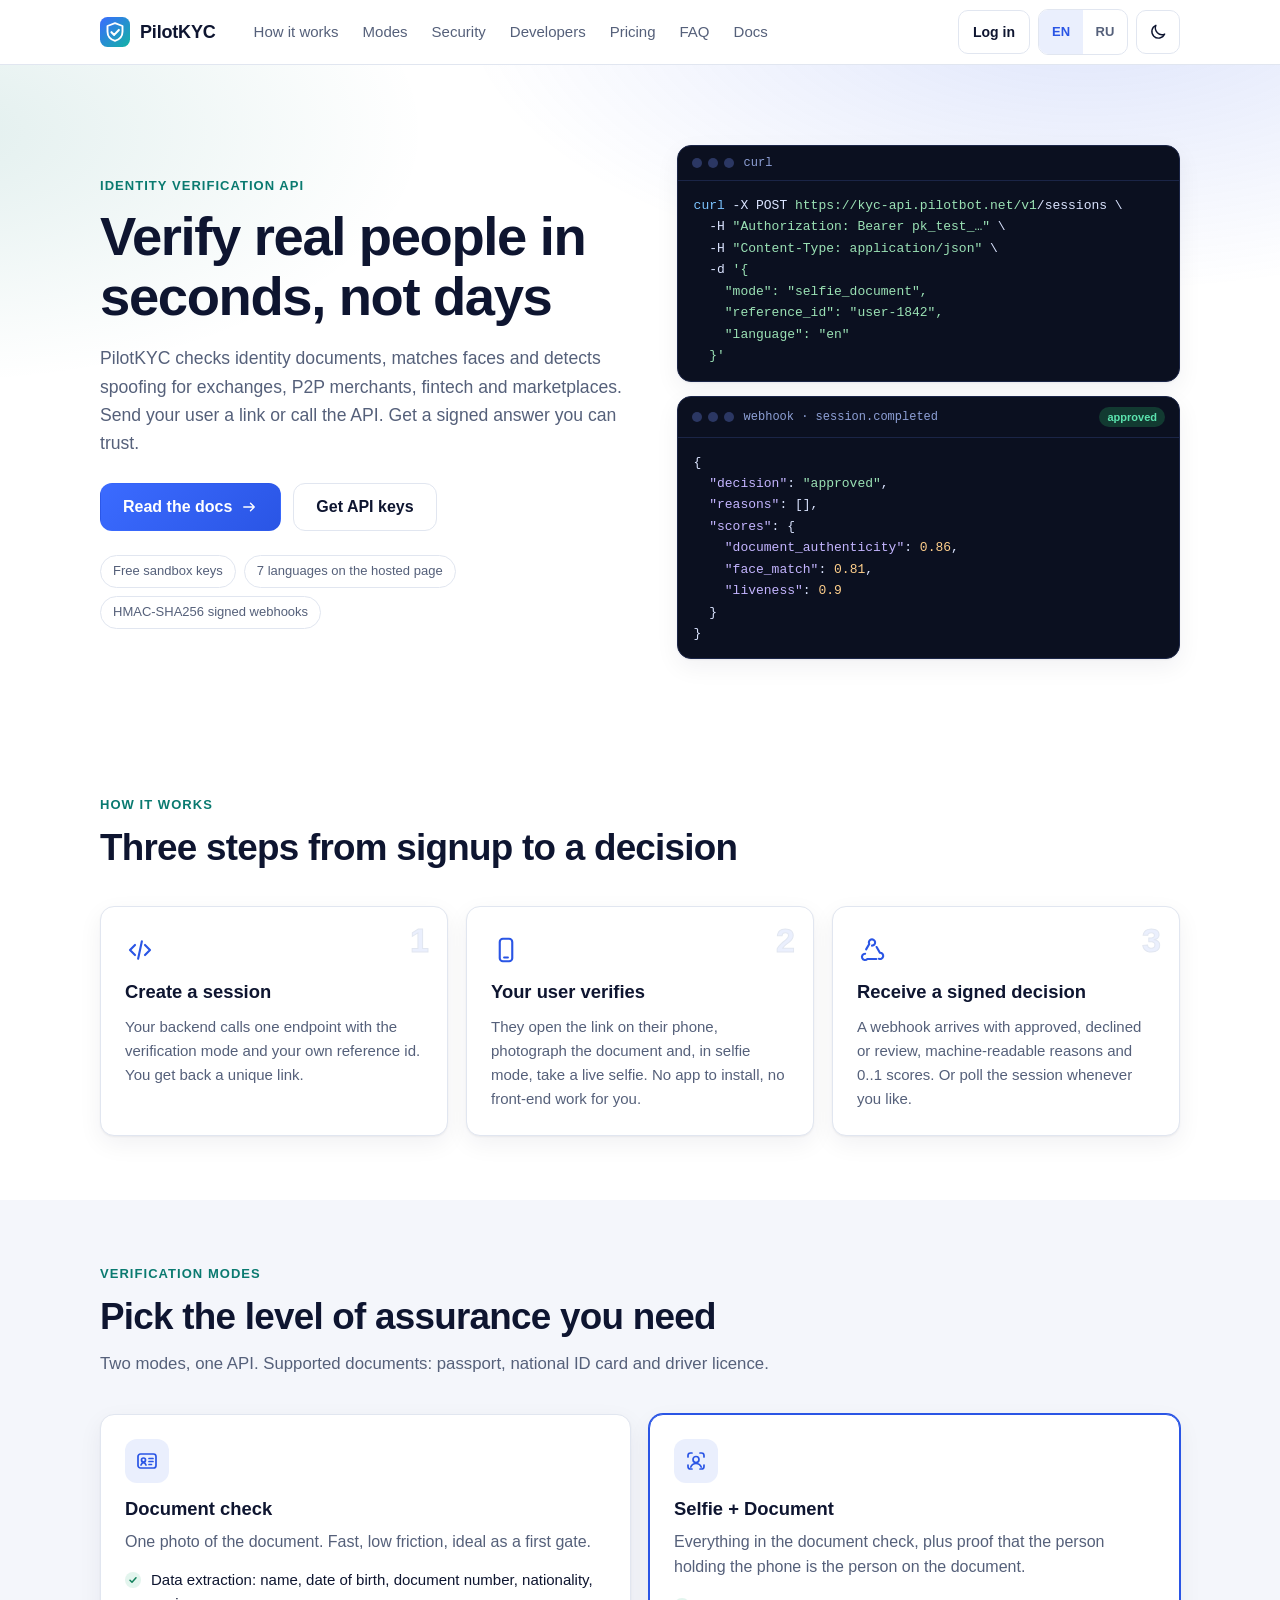
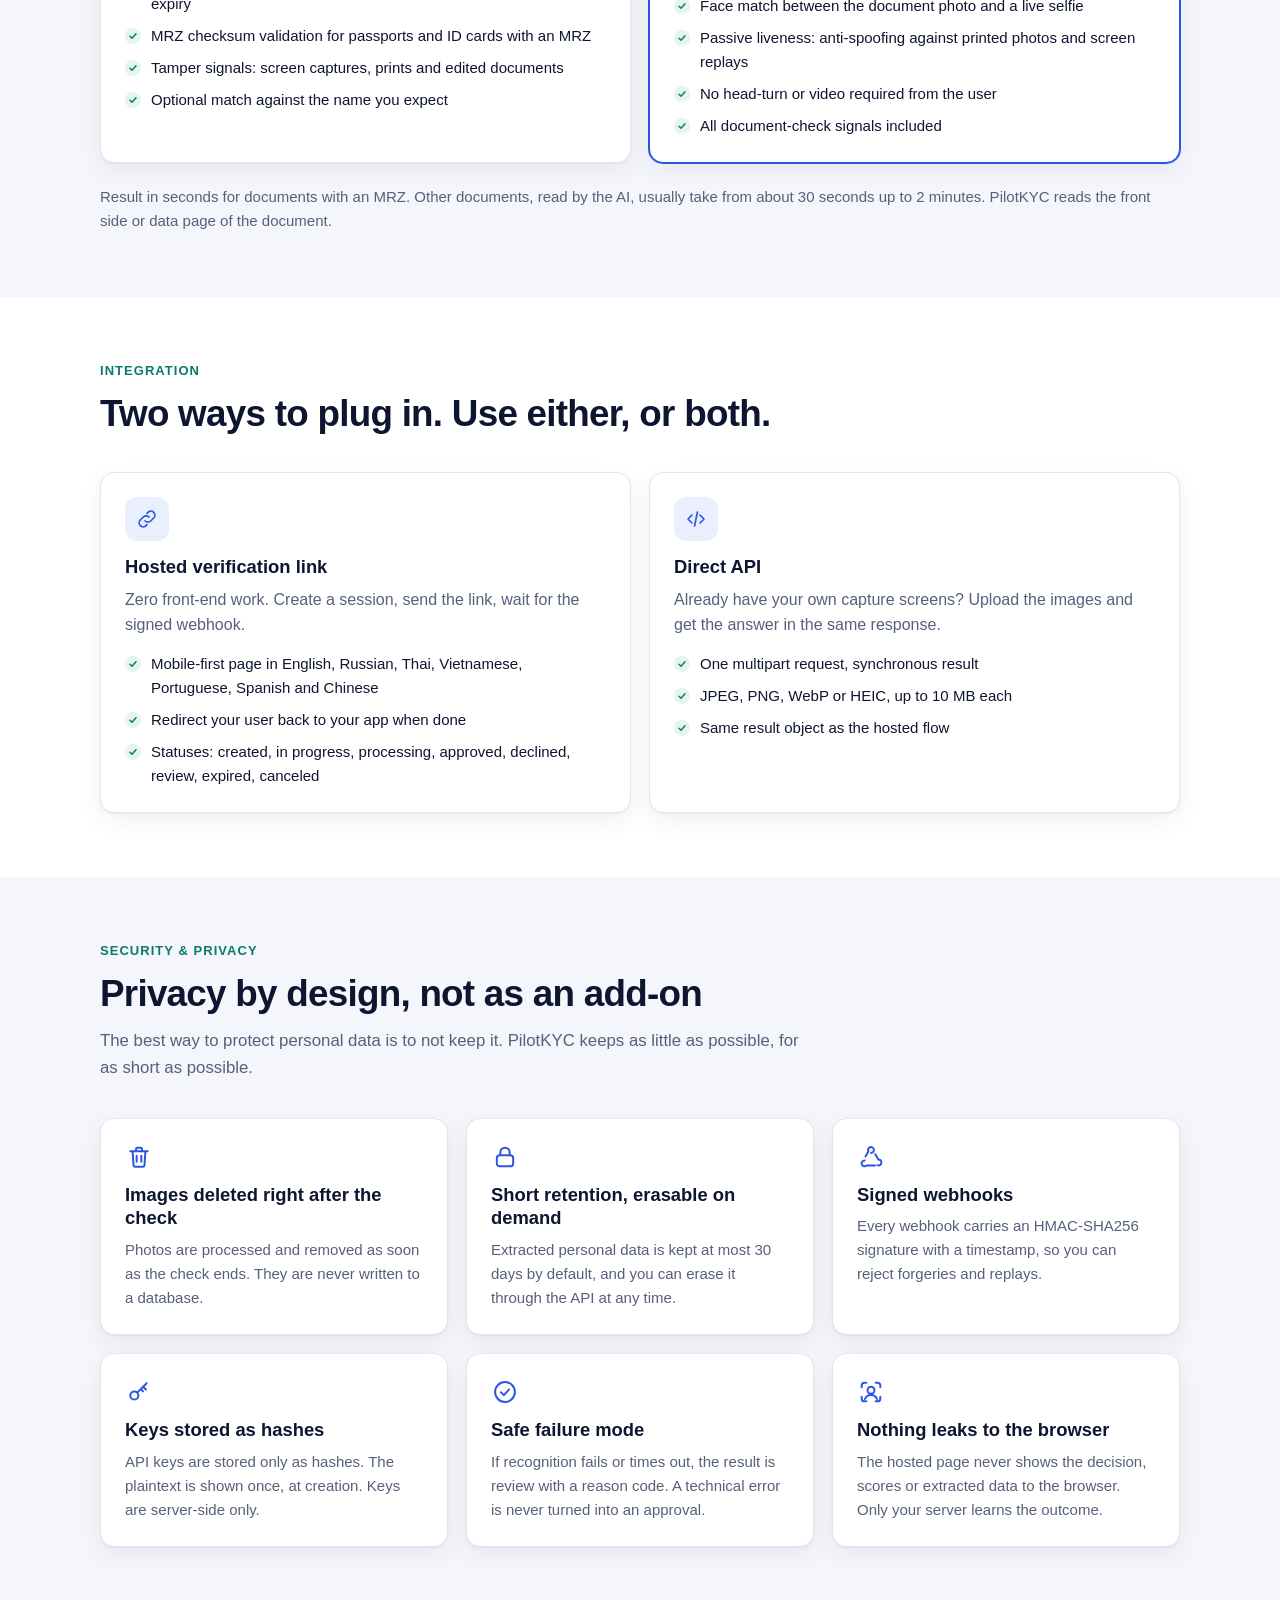
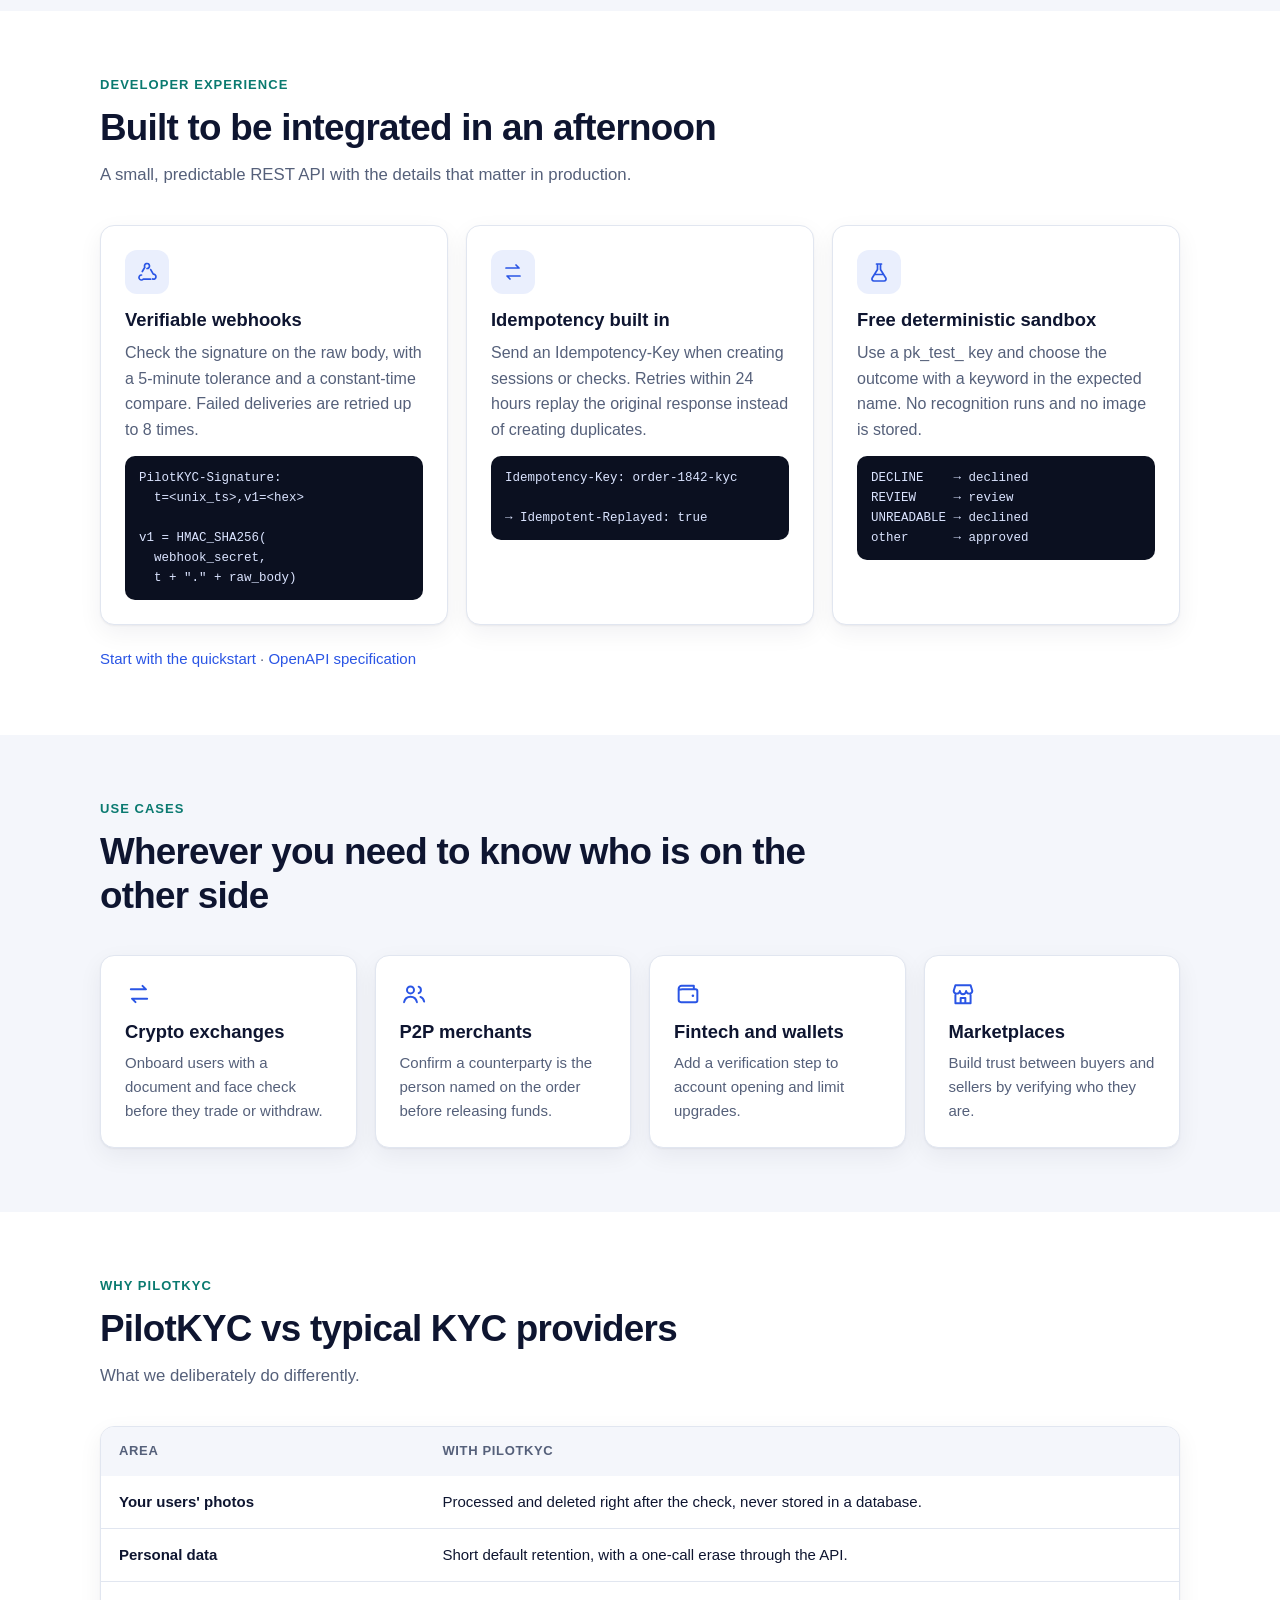
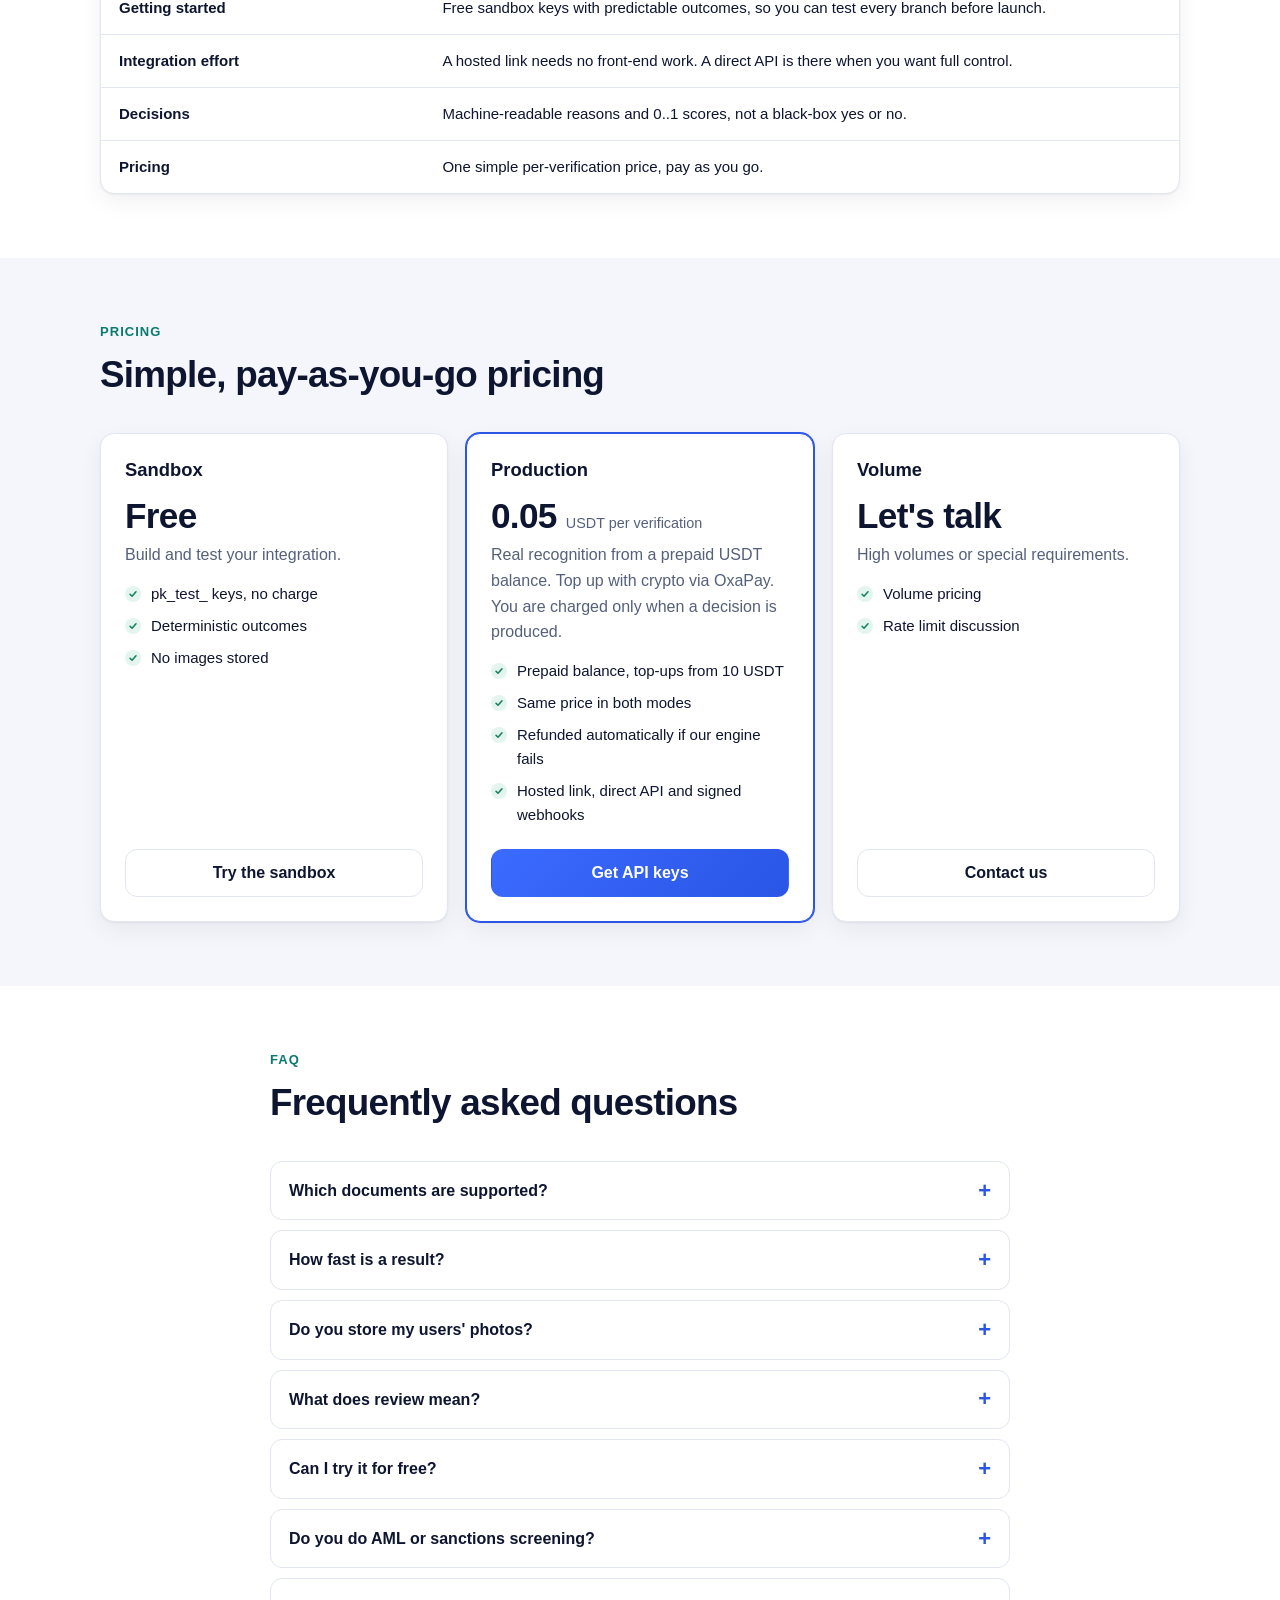
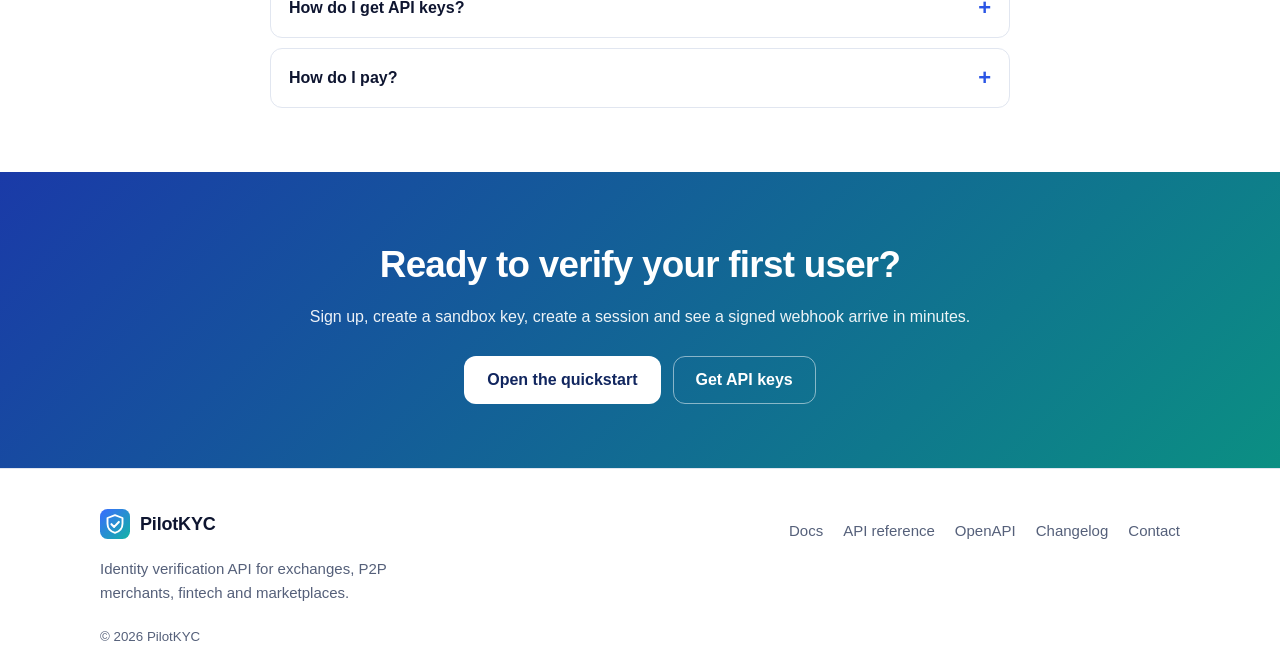
==== commit 3faba41c: "docs: self-serve signup, prepaid USDT billing, speed note, billing page Co-Authored-By: Claude Opus " ====
--- a/index.html
+++ b/index.html
@@ -67,8 +67,10 @@
         <a href="#pricing" data-i18n="nav.pricing">Pricing</a>
         <a href="#faq" data-i18n="nav.faq">FAQ</a>
         <a href="docs/" data-i18n="nav.docs">Docs</a>
+        <a class="nav-login" href="https://kyc.pilotbot.net/dashboard/login" data-login data-i18n="nav.login" rel="noopener">Log in</a>
       </nav>
       <div class="header-actions">
+        <a class="header-login" href="https://kyc.pilotbot.net/dashboard/login" data-login data-i18n="nav.login" rel="noopener">Log in</a>
         <div class="lang" role="group" aria-label="Language">
           <button type="button" class="lang-btn" data-lang="en" aria-pressed="true">EN</button>
           <button type="button" class="lang-btn" data-lang="ru" aria-pressed="false">RU</button>
@@ -89,7 +91,7 @@
           <p class="lead" data-i18n="hero.lead">PilotKYC checks identity documents, matches faces and detects spoofing for exchanges, P2P merchants, fintech and marketplaces. Send your user a link or call the API. Get a signed answer you can trust.</p>
           <div class="cta-row">
             <a class="btn btn-primary" href="docs/"><span data-i18n="cta.docs">Read the docs</span><svg aria-hidden="true"><use href="#i-arrow"/></svg></a>
-            <a class="btn btn-secondary" href="https://t.me/pilotbotnet" data-contact data-i18n="cta.keys" rel="noopener">Get API keys</a>
+            <a class="btn btn-secondary" href="https://kyc.pilotbot.net/dashboard/signup" data-signup data-i18n="cta.keys" rel="noopener">Get API keys</a>
           </div>
           <ul class="chips">
             <li data-i18n="hero.chip1">Free sandbox keys</li>
@@ -187,7 +189,7 @@
             </ul>
           </article>
         </div>
-        <p class="note" data-i18n="modes.note">Result in seconds for documents with an MRZ. PilotKYC reads the front side or data page of the document.</p>
+        <p class="note" data-i18n="modes.note">Result in seconds for documents with an MRZ. Other documents, read by the AI, usually take from about 30 seconds up to 2 minutes. PilotKYC reads the front side or data page of the document.</p>
       </div>
     </section>
 
@@ -379,7 +381,7 @@
             <p class="price"><span data-price="sandbox">Free</span></p>
             <p class="muted" data-i18n="pr.sb.p">Build and test your integration.</p>
             <ul class="ticks">
-              <li data-i18n="pr.sb.l1">pk_test_ keys</li>
+              <li data-i18n="pr.sb.l1">pk_test_ keys, no charge</li>
               <li data-i18n="pr.sb.l2">Deterministic outcomes</li>
               <li data-i18n="pr.sb.l3">No images stored</li>
             </ul>
@@ -387,14 +389,15 @@
           </article>
           <article class="card price-card card-featured">
             <h3 data-i18n="pr.pr.t">Production</h3>
-            <p class="price"><span data-price="production">$0.05</span> <small data-i18n="pr.pr.unit">per verification</small></p>
-            <p class="muted" data-i18n="pr.pr.p">Real recognition, pay as you go.</p>
-            <ul class="ticks">
-              <li data-i18n="pr.pr.l1">Both modes included</li>
-              <li data-i18n="pr.pr.l2">Hosted link and direct API</li>
-              <li data-i18n="pr.pr.l3">Signed webhooks</li>
-            </ul>
-            <a class="btn btn-primary" href="https://t.me/pilotbotnet" data-contact data-i18n="cta.keys" rel="noopener">Get API keys</a>
+            <p class="price"><span data-price="production">0.05</span> <small data-i18n="pr.pr.unit">USDT per verification</small></p>
+            <p class="muted" data-i18n="pr.pr.p">Real recognition from a prepaid USDT balance. Top up with crypto via OxaPay. You are charged only when a decision is produced.</p>
+            <ul class="ticks">
+              <li data-i18n="pr.pr.l1">Prepaid balance, top-ups from 10 USDT</li>
+              <li data-i18n="pr.pr.l2">Same price in both modes</li>
+              <li data-i18n="pr.pr.l3">Refunded automatically if our engine fails</li>
+              <li data-i18n="pr.pr.l4">Hosted link, direct API and signed webhooks</li>
+            </ul>
+            <a class="btn btn-primary" href="https://kyc.pilotbot.net/dashboard/signup" data-signup data-i18n="cta.keys" rel="noopener">Get API keys</a>
           </article>
           <article class="card price-card">
             <h3 data-i18n="pr.vo.t">Volume</h3>
@@ -424,7 +427,7 @@
           </details>
           <details>
             <summary data-i18n="faq.q2">How fast is a result?</summary>
-            <p data-i18n="faq.a2">Seconds for documents with an MRZ. You are notified by webhook as soon as the decision is ready, or you can poll the session.</p>
+            <p data-i18n="faq.a2">Seconds for documents with an MRZ. Other documents (read by the AI) usually take from about 30 seconds up to 2 minutes. You are notified by webhook as soon as the decision is ready, or you can poll the session.</p>
           </details>
           <details>
             <summary data-i18n="faq.q3">Do you store my users' photos?</summary>
@@ -444,7 +447,11 @@
           </details>
           <details>
             <summary data-i18n="faq.q7">How do I get API keys?</summary>
-            <p><span data-i18n="faq.a7">Message us and we will issue sandbox and production keys together with your webhook secret.</span> <a href="https://t.me/pilotbotnet" data-contact data-i18n="faq.a7l" rel="noopener">Contact us</a></p>
+            <p><span data-i18n="faq.a7">Sign up in the dashboard, confirm your email and create API keys yourself: sandbox keys are free, live keys use your prepaid balance.</span> <a href="https://kyc.pilotbot.net/dashboard/signup" data-signup data-i18n="faq.a7l" rel="noopener">Sign up</a></p>
+          </details>
+          <details>
+            <summary data-i18n="faq.q8">How do I pay?</summary>
+            <p data-i18n="faq.a8">Top up a prepaid USDT balance in the dashboard with crypto via OxaPay (from 10 to 5000 USDT per top-up). Each live verification costs 0.05 USDT and is charged only when a decision is produced; if our engine fails, the check is refunded automatically. Pay the exact amount shown on the invoice; if you paid a different amount, contact support.</p>
           </details>
         </div>
       </div>
@@ -454,10 +461,10 @@
     <section class="cta-band" aria-labelledby="cta-h">
       <div class="wrap cta-inner">
         <h2 id="cta-h" data-i18n="final.title">Ready to verify your first user?</h2>
-        <p data-i18n="final.p">Get sandbox keys, create a session and see a signed webhook arrive in minutes.</p>
+        <p data-i18n="final.p">Sign up, create a sandbox key, create a session and see a signed webhook arrive in minutes.</p>
         <div class="cta-row cta-center">
           <a class="btn btn-light" href="docs/#/quickstart" data-i18n="final.cta1">Open the quickstart</a>
-          <a class="btn btn-ghost" href="https://t.me/pilotbotnet" data-contact data-i18n="cta.keys" rel="noopener">Get API keys</a>
+          <a class="btn btn-ghost" href="https://kyc.pilotbot.net/dashboard/signup" data-signup data-i18n="cta.keys" rel="noopener">Get API keys</a>
         </div>
       </div>
     </section>
--- a/assets/landing.css
+++ b/assets/landing.css
@@ -105,6 +105,10 @@
 .lang { display: inline-flex; border: 1px solid var(--border); border-radius: 10px; overflow: hidden; }
 .lang-btn { background: none; border: 0; padding: 0 12px; min-height: 44px; min-width: 44px; font-size: 13px; font-weight: 600; color: var(--muted); }
 .lang-btn[aria-pressed="true"] { background: var(--accent-soft); color: var(--accent); }
+.header-login { display: none; white-space: nowrap; align-items: center; min-height: 44px; padding: 0 14px; border: 1px solid var(--border); border-radius: 10px; color: var(--text); font-size: 14px; font-weight: 600; }
+.header-login:hover { background: var(--bg-alt); text-decoration: none; }
+.nav .nav-login { display: none; }
+@media (min-width: 640px) { .header-login { display: inline-flex; } }
 .icon-btn { width: 44px; height: 44px; display: inline-grid; place-items: center; background: none; border: 1px solid var(--border); border-radius: 10px; }
 .icon-btn:hover { background: var(--bg-alt); }
 .icon-btn svg { width: 20px; height: 20px; }
@@ -118,9 +122,19 @@
   .nav.open { display: flex; }
   .nav a { min-height: 44px; display: flex; align-items: center; }
 }
+@media (max-width: 639px) {
+  .nav .nav-login { display: flex; }
+}
 @media (min-width: 1200px) {
   .nav { display: flex; }
   .menu-btn { display: none; }
+}
+/* Russian nav labels are longer: tighter spacing keeps nav + Log in + controls inside the 1120px header. */
+@media (min-width: 1200px) {
+  html[lang="ru"] .header-inner { gap: 10px; }
+  html[lang="ru"] .nav { margin-left: 4px; gap: 0; }
+  html[lang="ru"] .nav a { padding: 8px 6px; font-size: 14px; }
+  html[lang="ru"] .header-login { padding: 0 10px; }
 }
 
 /* ---------- buttons ---------- */
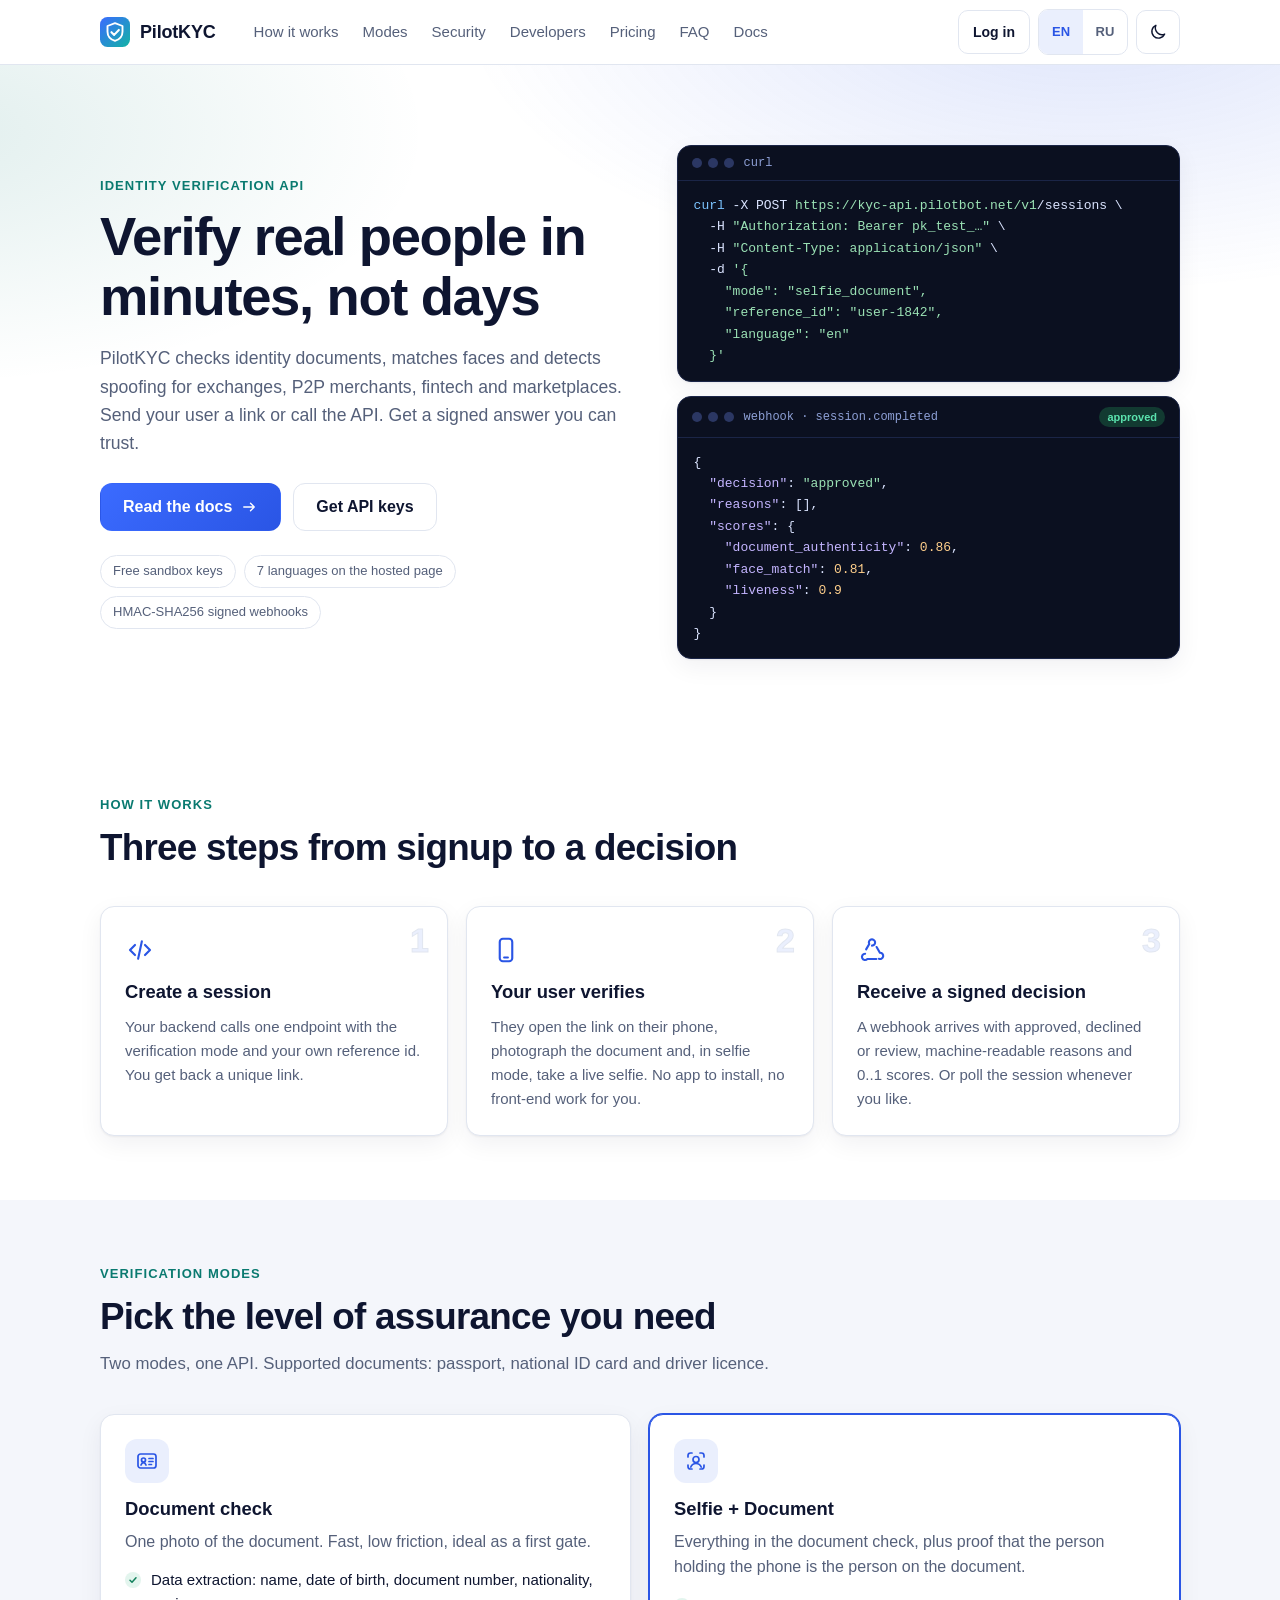
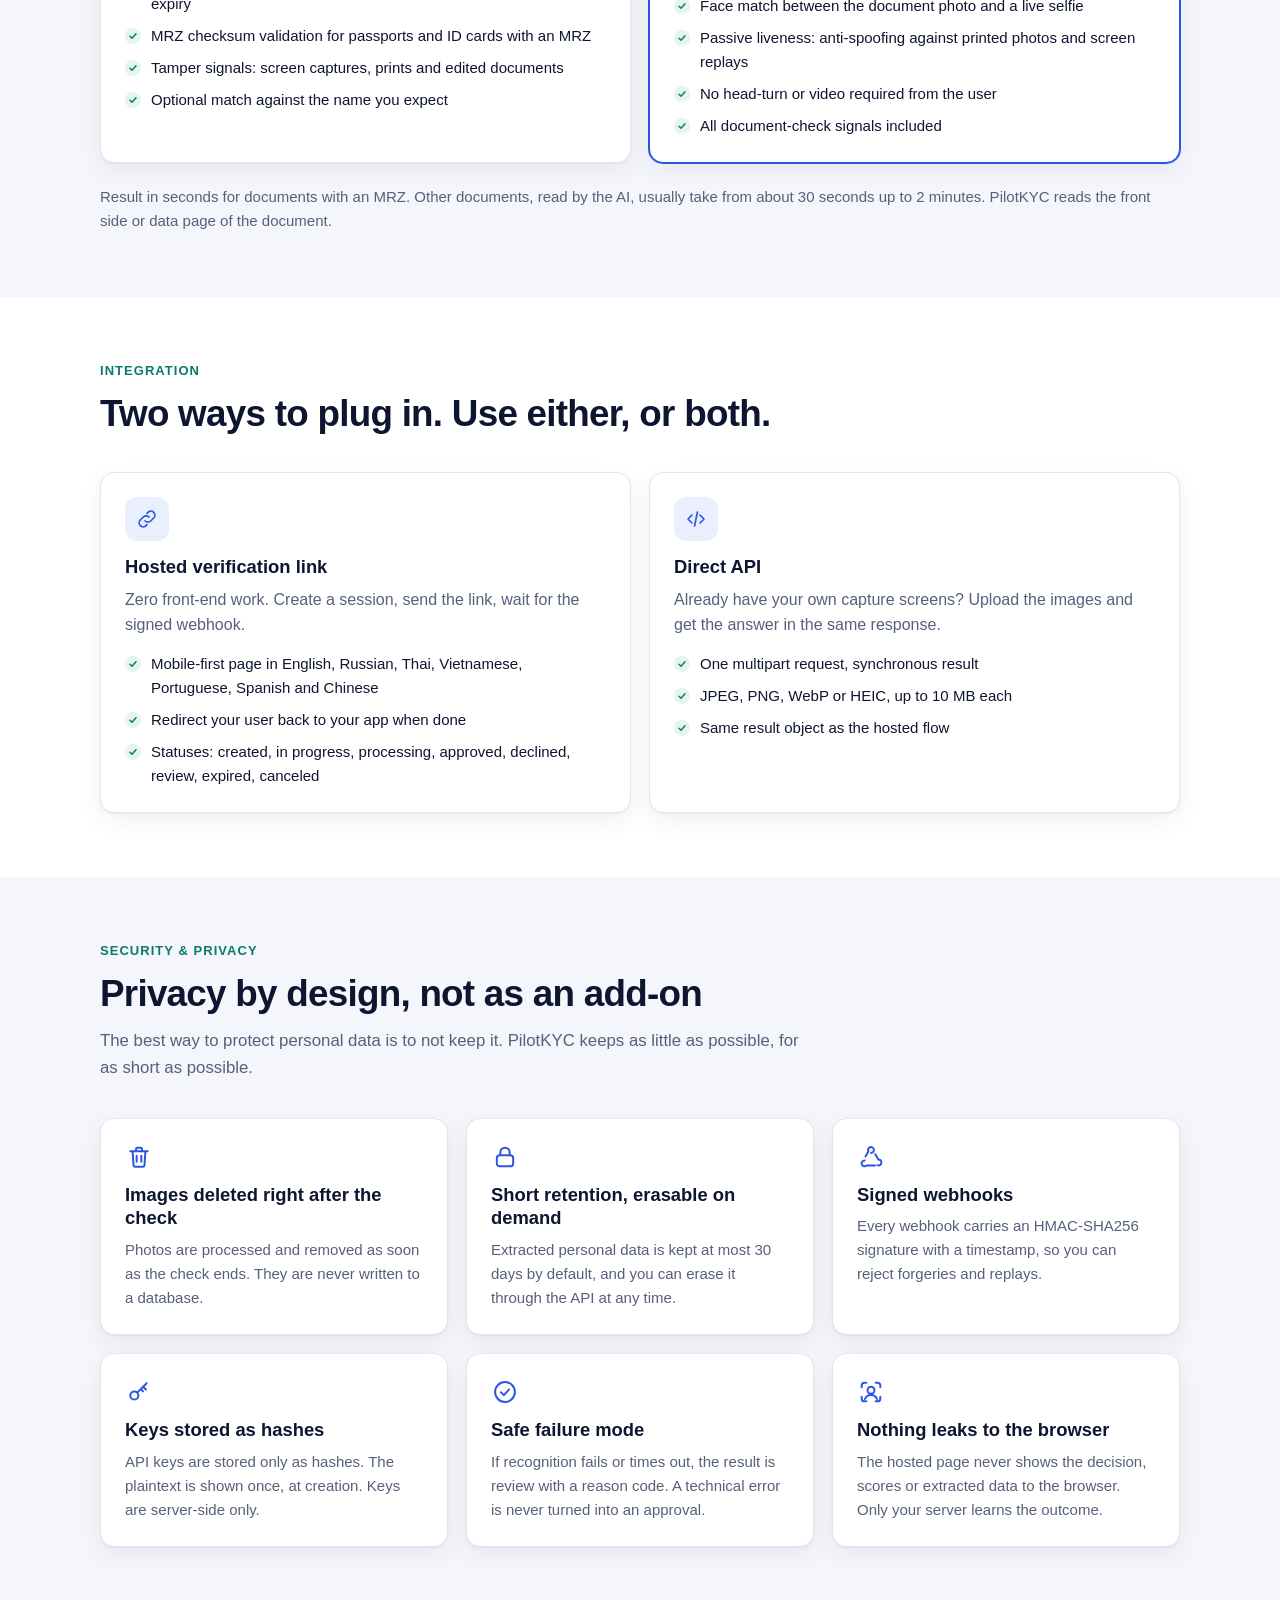
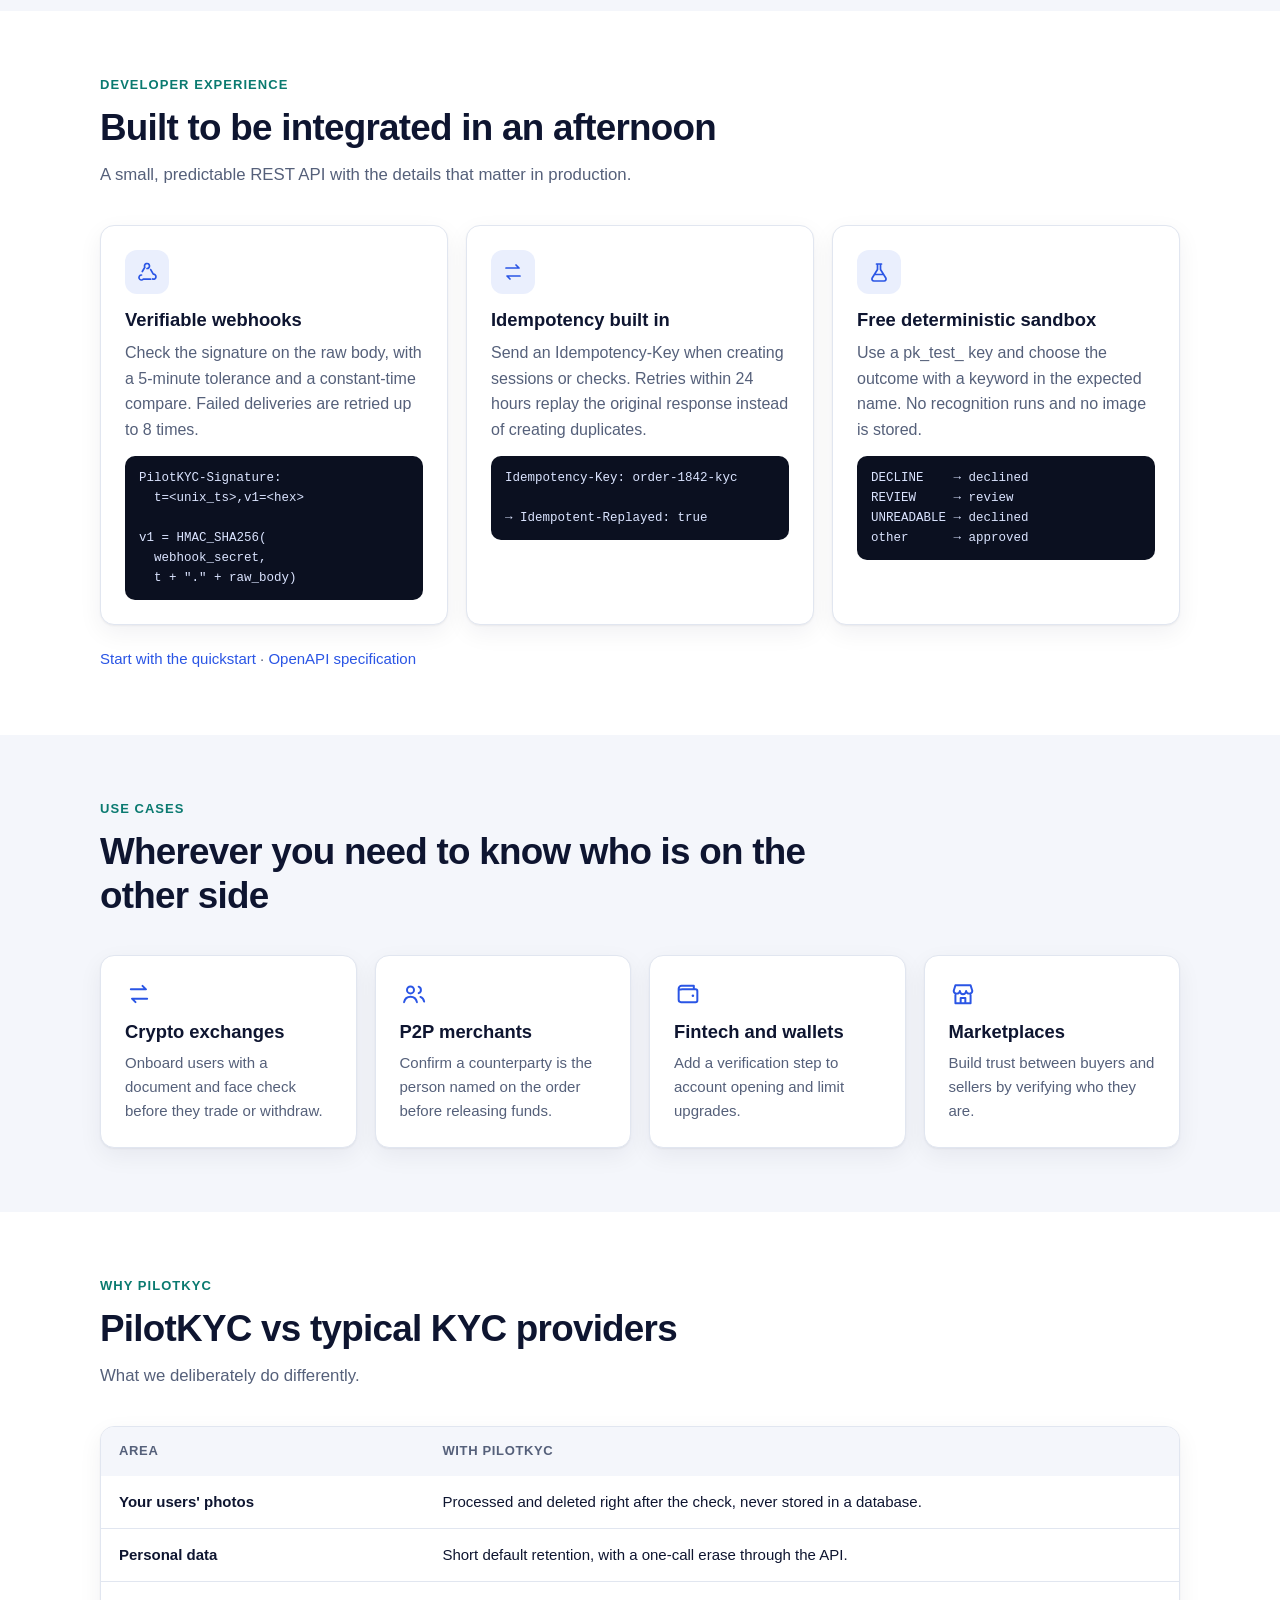
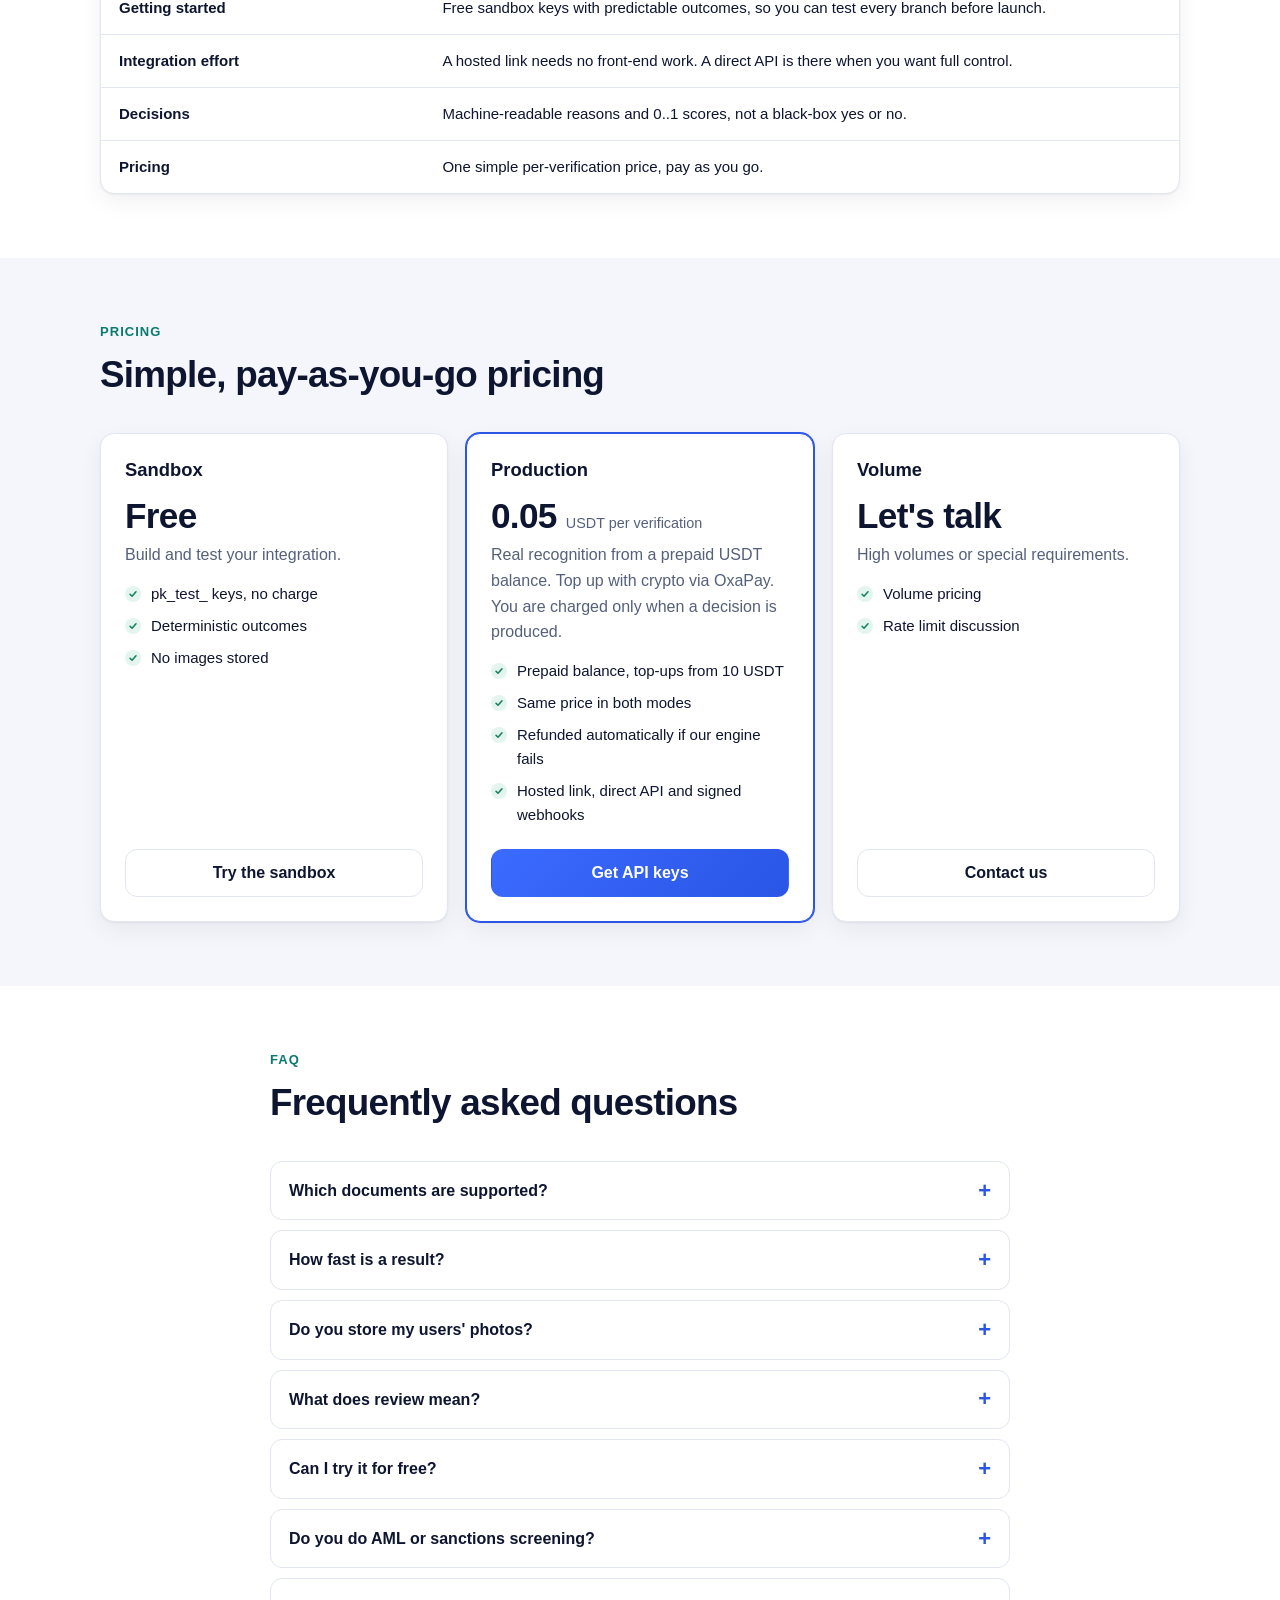
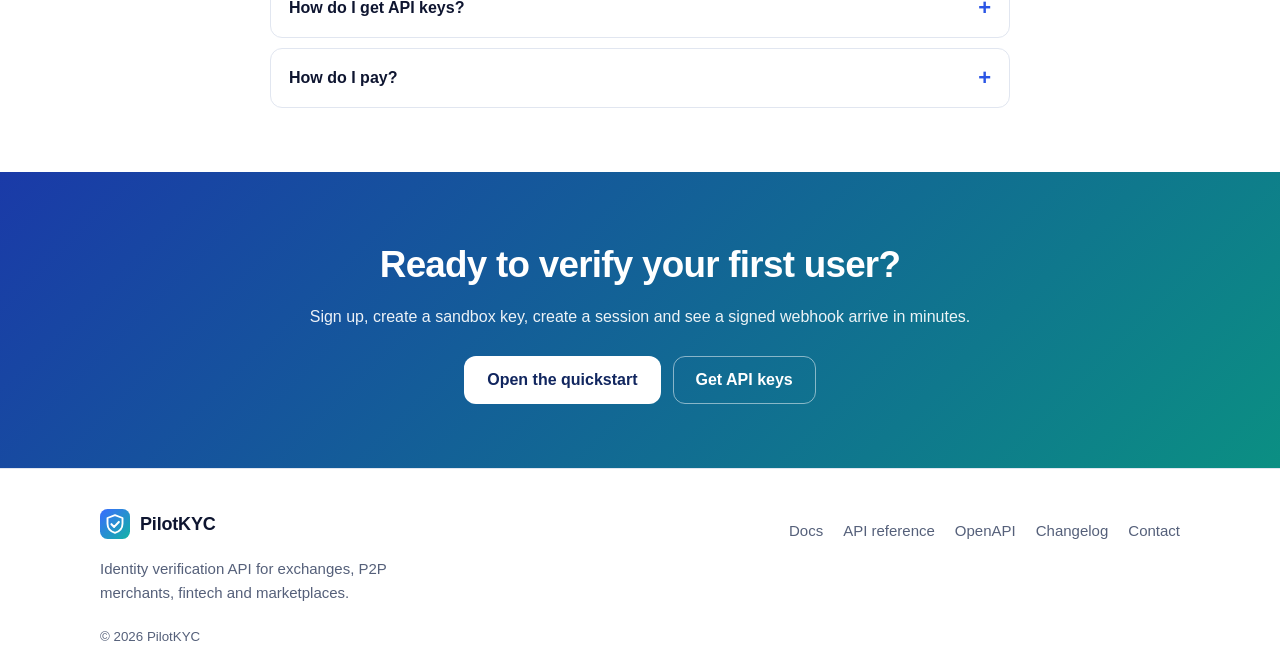
==== commit a4bb87e5: "landing: hero says minutes, not seconds (non-MRZ documents take up to 2 min) Co-Authored-By: Claude " ====
--- a/index.html
+++ b/index.html
@@ -87,7 +87,7 @@
       <div class="wrap hero-grid">
         <div class="hero-copy">
           <p class="eyebrow" data-i18n="hero.eyebrow">Identity verification API</p>
-          <h1 data-i18n="hero.title">Verify real people in seconds, not days</h1>
+          <h1 data-i18n="hero.title">Verify real people in minutes, not days</h1>
           <p class="lead" data-i18n="hero.lead">PilotKYC checks identity documents, matches faces and detects spoofing for exchanges, P2P merchants, fintech and marketplaces. Send your user a link or call the API. Get a signed answer you can trust.</p>
           <div class="cta-row">
             <a class="btn btn-primary" href="docs/"><span data-i18n="cta.docs">Read the docs</span><svg aria-hidden="true"><use href="#i-arrow"/></svg></a>
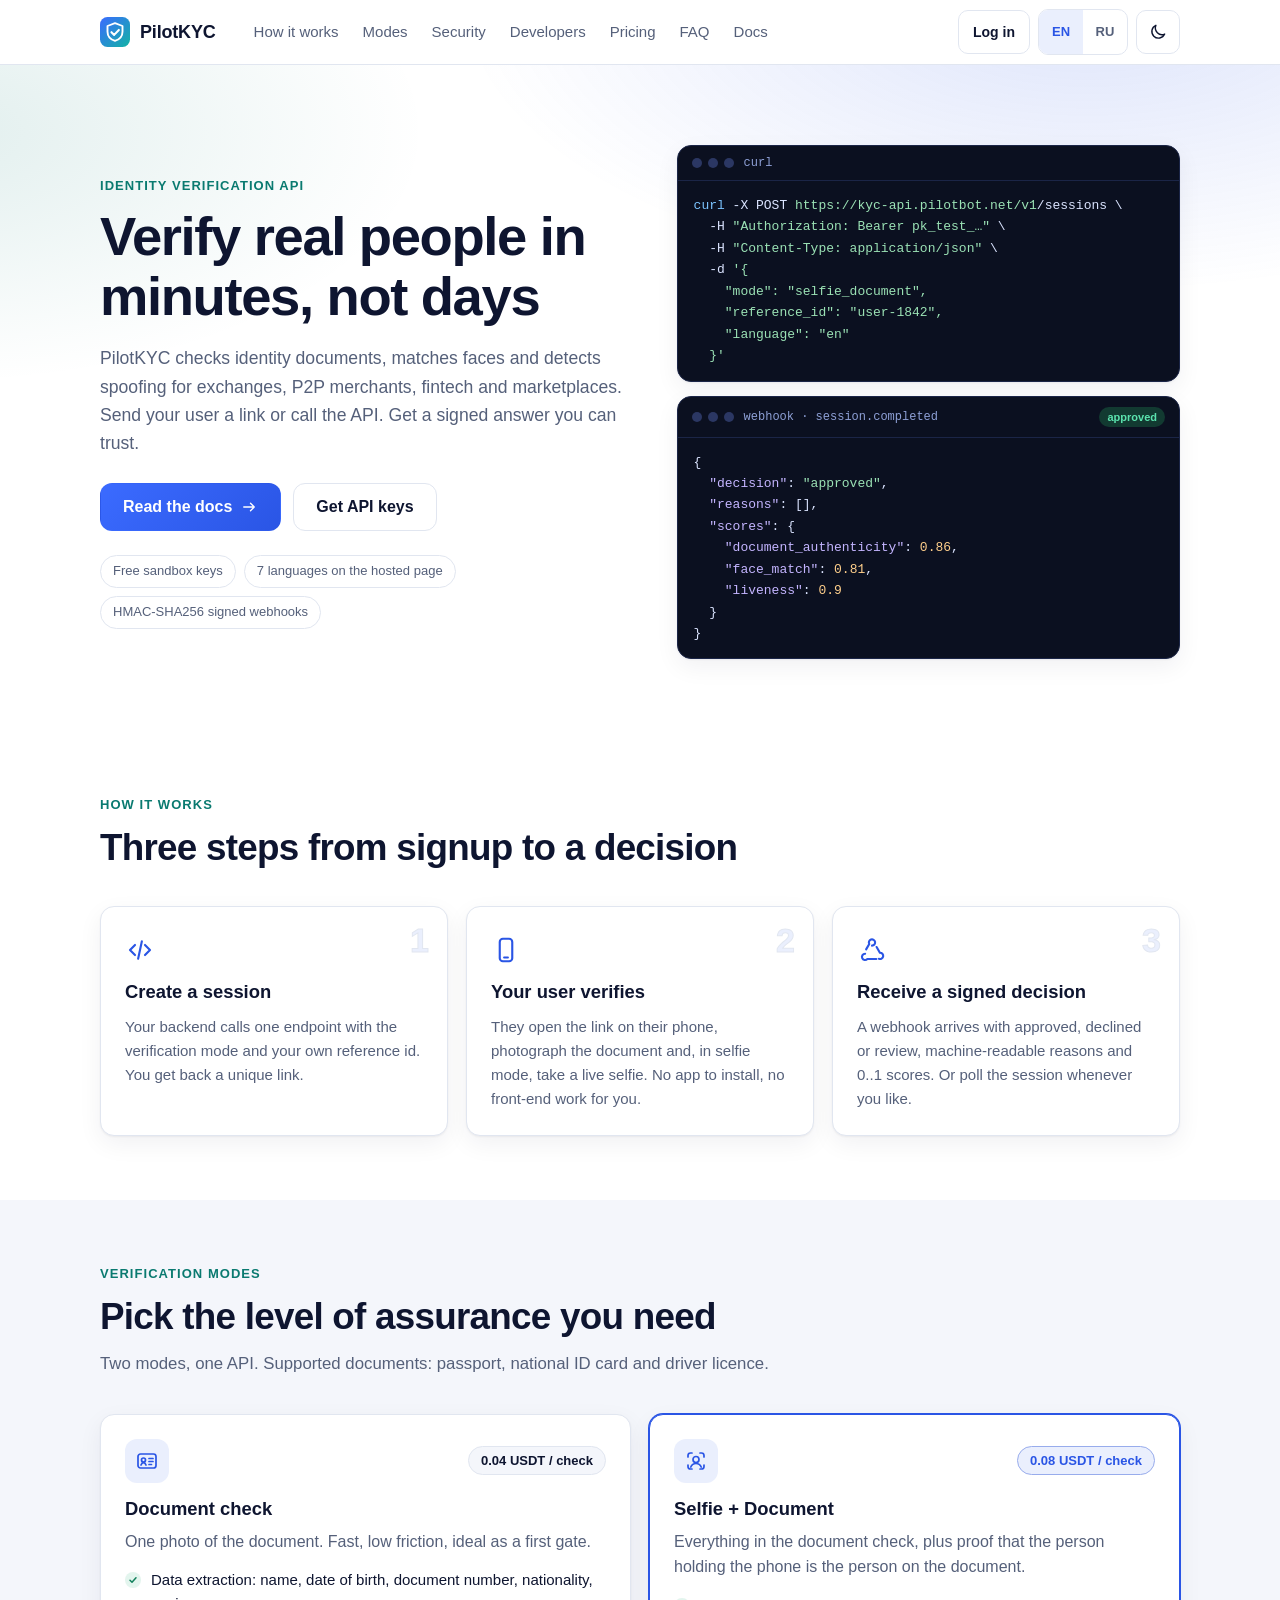
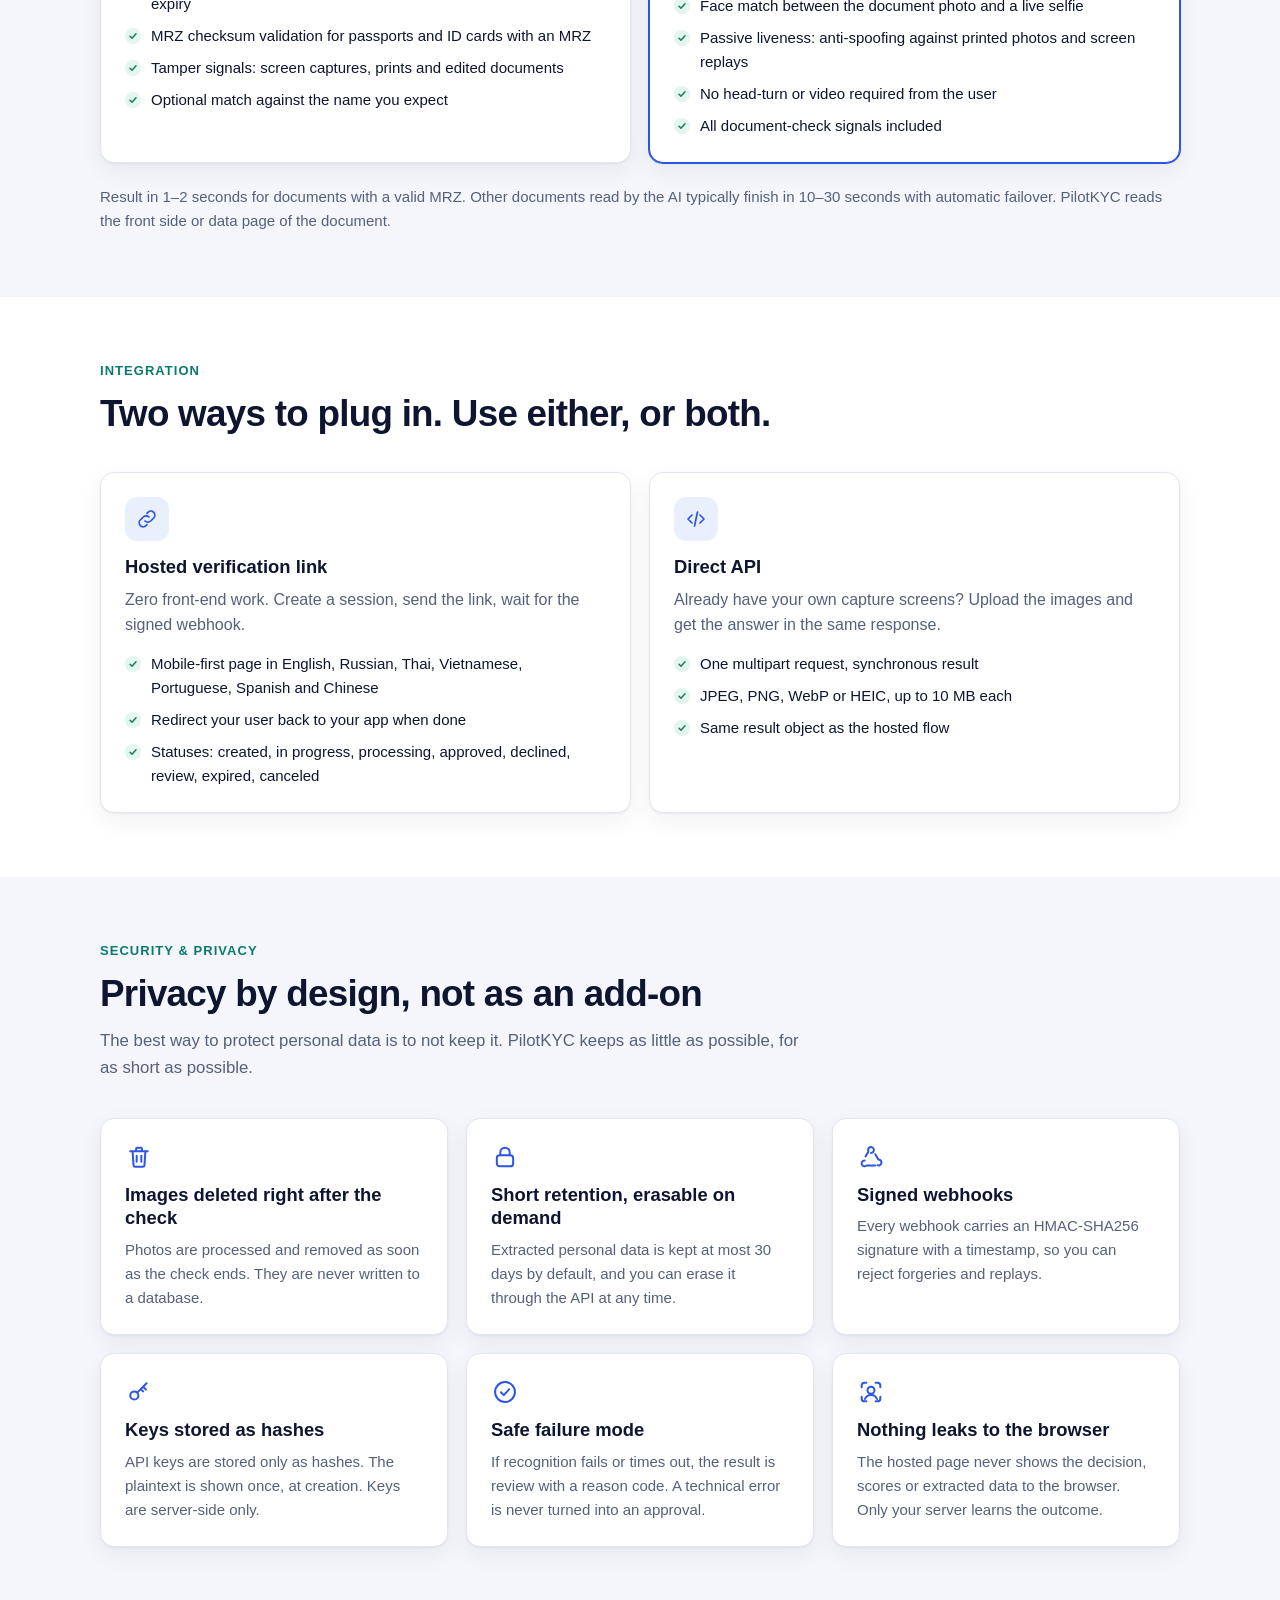
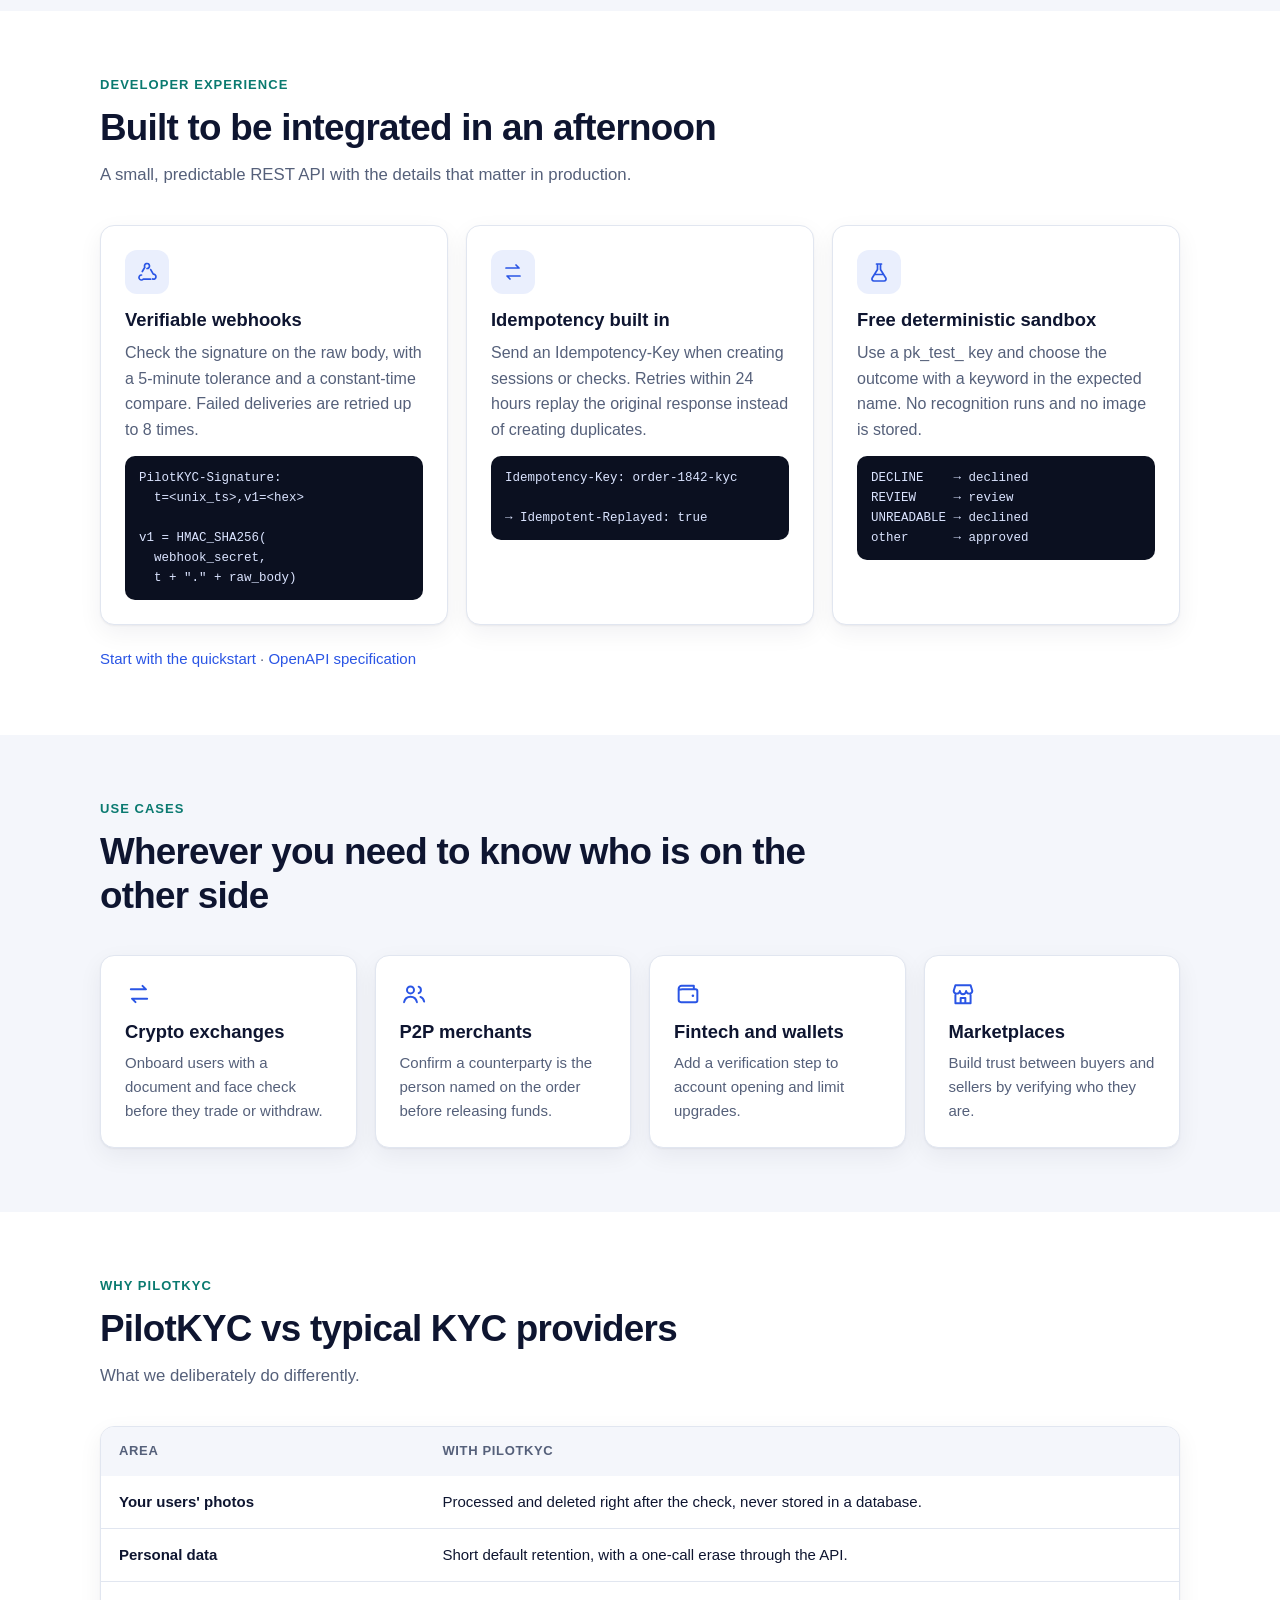
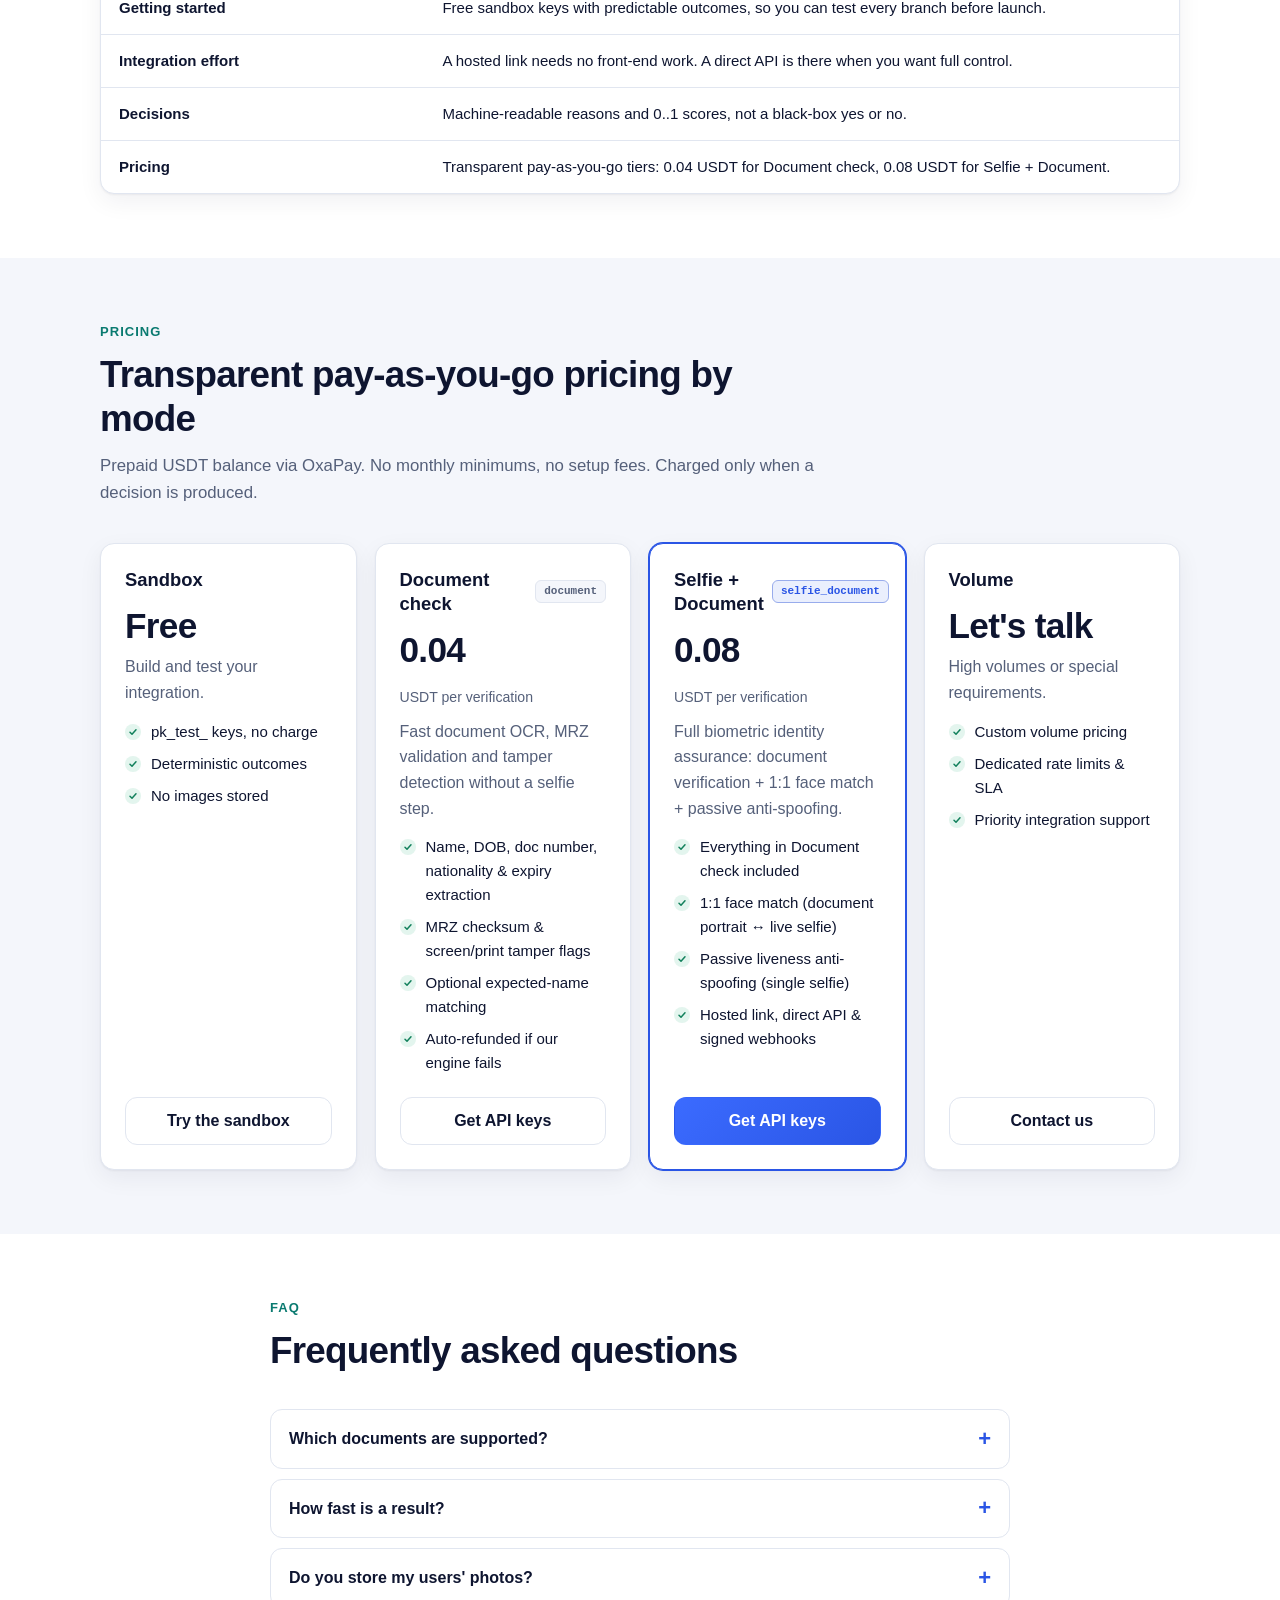
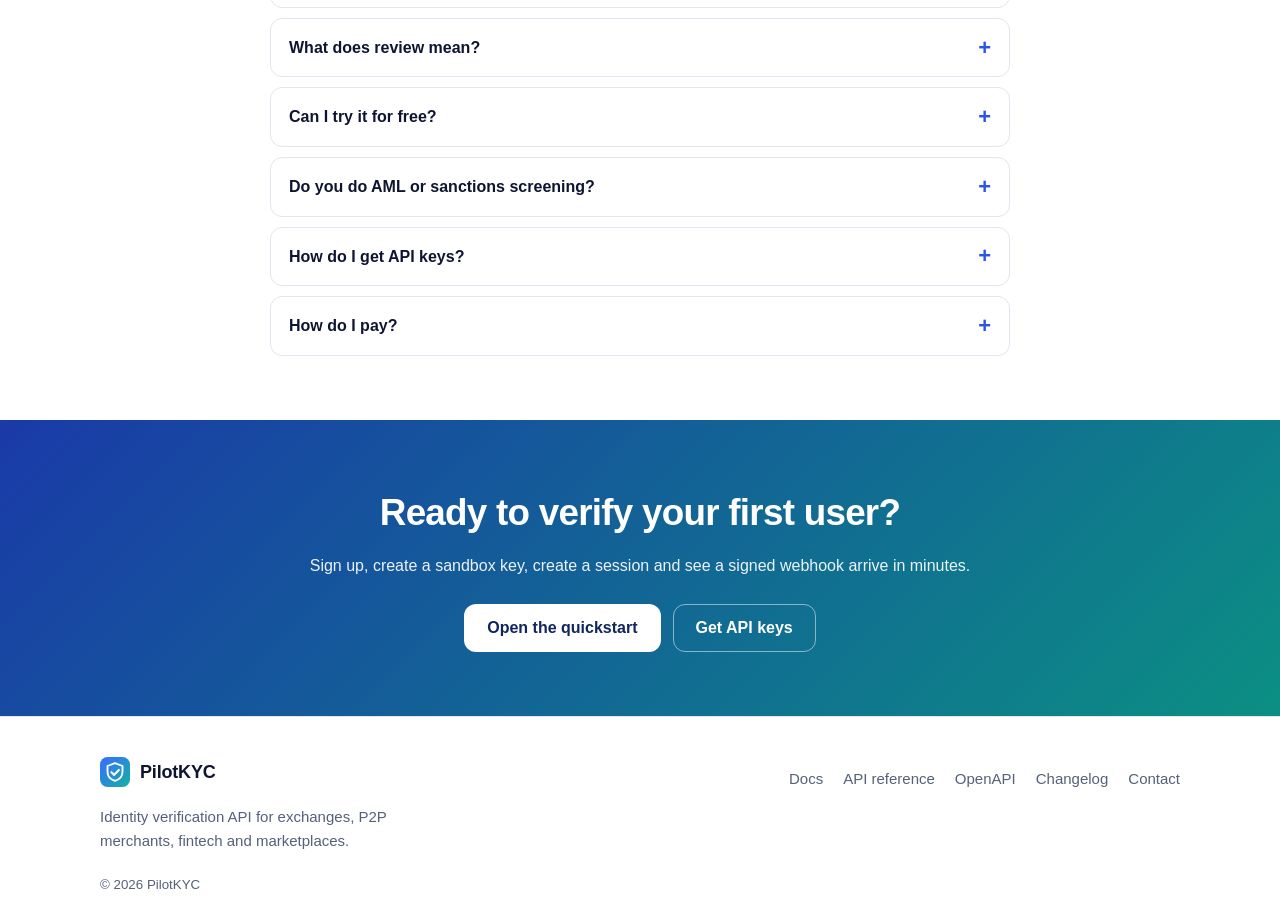
==== commit 192f098c: "feat(pricing): tiered pricing 0.04 USDT (document) and 0.08 USDT (selfie_document)" ====
--- a/index.html
+++ b/index.html
@@ -167,7 +167,10 @@
         </div>
         <div class="grid-2">
           <article class="card">
-            <div class="card-icon"><svg aria-hidden="true"><use href="#i-doc"/></svg></div>
+            <div class="mode-head">
+              <div class="card-icon"><svg aria-hidden="true"><use href="#i-doc"/></svg></div>
+              <span class="mode-price" data-i18n="modes.doc.price">0.04 USDT / check</span>
+            </div>
             <h3 data-i18n="modes.doc.t">Document check</h3>
             <p class="muted" data-i18n="modes.doc.p">One photo of the document. Fast, low friction, ideal as a first gate.</p>
             <ul class="ticks">
@@ -178,7 +181,10 @@
             </ul>
           </article>
           <article class="card card-featured">
-            <div class="card-icon"><svg aria-hidden="true"><use href="#i-face"/></svg></div>
+            <div class="mode-head">
+              <div class="card-icon"><svg aria-hidden="true"><use href="#i-face"/></svg></div>
+              <span class="mode-price mode-price-featured" data-i18n="modes.sd.price">0.08 USDT / check</span>
+            </div>
             <h3 data-i18n="modes.sd.t">Selfie + Document</h3>
             <p class="muted" data-i18n="modes.sd.p">Everything in the document check, plus proof that the person holding the phone is the person on the document.</p>
             <ul class="ticks">
@@ -189,7 +195,7 @@
             </ul>
           </article>
         </div>
-        <p class="note" data-i18n="modes.note">Result in seconds for documents with an MRZ. Other documents, read by the AI, usually take from about 30 seconds up to 2 minutes. PilotKYC reads the front side or data page of the document.</p>
+        <p class="note" data-i18n="modes.note">Result in 1–2 seconds for documents with a valid MRZ. Other documents read by the AI typically finish in 10–30 seconds with automatic failover. PilotKYC reads the front side or data page of the document.</p>
       </div>
     </section>
 
@@ -361,7 +367,7 @@
               <tr><th scope="row" data-i18n="why.r3.a">Getting started</th><td data-i18n="why.r3.b">Free sandbox keys with predictable outcomes, so you can test every branch before launch.</td></tr>
               <tr><th scope="row" data-i18n="why.r4.a">Integration effort</th><td data-i18n="why.r4.b">A hosted link needs no front-end work. A direct API is there when you want full control.</td></tr>
               <tr><th scope="row" data-i18n="why.r5.a">Decisions</th><td data-i18n="why.r5.b">Machine-readable reasons and 0..1 scores, not a black-box yes or no.</td></tr>
-              <tr><th scope="row" data-i18n="why.r6.a">Pricing</th><td data-i18n="why.r6.b">One simple per-verification price, pay as you go.</td></tr>
+              <tr><th scope="row" data-i18n="why.r6.a">Pricing</th><td data-i18n="why.r6.b">Transparent pay-as-you-go tiers: 0.04 USDT for Document check, 0.08 USDT for Selfie + Document.</td></tr>
             </tbody>
           </table>
         </div>
@@ -373,9 +379,10 @@
       <div class="wrap">
         <div class="section-head">
           <p class="eyebrow" data-i18n="pr.eyebrow">Pricing</p>
-          <h2 id="pr-h" data-i18n="pr.title">Simple, pay-as-you-go pricing</h2>
-        </div>
-        <div class="grid-3 pricing">
+          <h2 id="pr-h" data-i18n="pr.title">Transparent pay-as-you-go pricing by mode</h2>
+          <p class="sub" data-i18n="pr.sub">Prepaid USDT balance via OxaPay. No monthly minimums, no setup fees. Charged only when a decision is produced.</p>
+        </div>
+        <div class="grid-4 pricing">
           <article class="card price-card">
             <h3 data-i18n="pr.sb.t">Sandbox</h3>
             <p class="price"><span data-price="sandbox">Free</span></p>
@@ -387,15 +394,33 @@
             </ul>
             <a class="btn btn-secondary" href="docs/#/quickstart" data-i18n="pr.sb.cta">Try the sandbox</a>
           </article>
+          <article class="card price-card">
+            <div class="price-tier-head">
+              <h3 data-i18n="pr.doc.t">Document check</h3>
+              <code class="tier-badge">document</code>
+            </div>
+            <p class="price"><span data-price="document">0.04</span> <small data-i18n="pr.pr.unit">USDT per verification</small></p>
+            <p class="muted" data-i18n="pr.doc.p">Fast document OCR, MRZ validation and tamper detection without a selfie step.</p>
+            <ul class="ticks">
+              <li data-i18n="pr.doc.l1">Name, DOB, doc number, nationality &amp; expiry extraction</li>
+              <li data-i18n="pr.doc.l2">MRZ checksum &amp; screen/print tamper flags</li>
+              <li data-i18n="pr.doc.l3">Optional expected-name matching</li>
+              <li data-i18n="pr.doc.l4">Auto-refunded if our engine fails</li>
+            </ul>
+            <a class="btn btn-secondary" href="https://kyc.pilotbot.net/dashboard/signup" data-signup data-i18n="cta.keys" rel="noopener">Get API keys</a>
+          </article>
           <article class="card price-card card-featured">
-            <h3 data-i18n="pr.pr.t">Production</h3>
-            <p class="price"><span data-price="production">0.05</span> <small data-i18n="pr.pr.unit">USDT per verification</small></p>
-            <p class="muted" data-i18n="pr.pr.p">Real recognition from a prepaid USDT balance. Top up with crypto via OxaPay. You are charged only when a decision is produced.</p>
-            <ul class="ticks">
-              <li data-i18n="pr.pr.l1">Prepaid balance, top-ups from 10 USDT</li>
-              <li data-i18n="pr.pr.l2">Same price in both modes</li>
-              <li data-i18n="pr.pr.l3">Refunded automatically if our engine fails</li>
-              <li data-i18n="pr.pr.l4">Hosted link, direct API and signed webhooks</li>
+            <div class="price-tier-head">
+              <h3 data-i18n="pr.sd.t">Selfie + Document</h3>
+              <code class="tier-badge tier-badge-featured">selfie_document</code>
+            </div>
+            <p class="price"><span data-price="selfie_document">0.08</span> <small data-i18n="pr.pr.unit">USDT per verification</small></p>
+            <p class="muted" data-i18n="pr.sd.p">Full biometric identity assurance: document verification + 1:1 face match + passive anti-spoofing.</p>
+            <ul class="ticks">
+              <li data-i18n="pr.sd.l1">Everything in Document check included</li>
+              <li data-i18n="pr.sd.l2">1:1 face match (document portrait ↔ live selfie)</li>
+              <li data-i18n="pr.sd.l3">Passive liveness anti-spoofing (single selfie)</li>
+              <li data-i18n="pr.sd.l4">Hosted link, direct API &amp; signed webhooks</li>
             </ul>
             <a class="btn btn-primary" href="https://kyc.pilotbot.net/dashboard/signup" data-signup data-i18n="cta.keys" rel="noopener">Get API keys</a>
           </article>
@@ -404,8 +429,9 @@
             <p class="price"><span data-i18n="pr.vo.price">Let's talk</span></p>
             <p class="muted" data-i18n="pr.vo.p">High volumes or special requirements.</p>
             <ul class="ticks">
-              <li data-i18n="pr.vo.l1">Volume pricing</li>
-              <li data-i18n="pr.vo.l2">Rate limit discussion</li>
+              <li data-i18n="pr.vo.l1">Custom volume pricing</li>
+              <li data-i18n="pr.vo.l2">Dedicated rate limits &amp; SLA</li>
+              <li data-i18n="pr.vo.l3">Priority integration support</li>
             </ul>
             <a class="btn btn-secondary" href="https://t.me/pilotbotnet" data-contact data-i18n="pr.vo.cta" rel="noopener">Contact us</a>
           </article>
@@ -427,7 +453,7 @@
           </details>
           <details>
             <summary data-i18n="faq.q2">How fast is a result?</summary>
-            <p data-i18n="faq.a2">Seconds for documents with an MRZ. Other documents (read by the AI) usually take from about 30 seconds up to 2 minutes. You are notified by webhook as soon as the decision is ready, or you can poll the session.</p>
+            <p data-i18n="faq.a2">1–2 seconds for documents with a valid MRZ. Other documents read by the AI typically finish in 10–30 seconds with automatic provider failover. You are notified by webhook as soon as the decision is ready, or you can poll the session.</p>
           </details>
           <details>
             <summary data-i18n="faq.q3">Do you store my users' photos?</summary>
@@ -451,7 +477,7 @@
           </details>
           <details>
             <summary data-i18n="faq.q8">How do I pay?</summary>
-            <p data-i18n="faq.a8">Top up a prepaid USDT balance in the dashboard with crypto via OxaPay (from 10 to 5000 USDT per top-up). Each live verification costs 0.05 USDT and is charged only when a decision is produced; if our engine fails, the check is refunded automatically. Pay the exact amount shown on the invoice; if you paid a different amount, contact support.</p>
+            <p data-i18n="faq.a8">Top up a prepaid USDT balance in the dashboard with crypto via OxaPay (from 10 to 5000 USDT per top-up). Live verifications cost 0.04 USDT for Document check (mode=document) and 0.08 USDT for Selfie + Document (mode=selfie_document), charged only when a decision is produced; if our engine fails, the check is refunded automatically. Pay the exact amount shown on the invoice; if you paid a different amount, contact support.</p>
           </details>
         </div>
       </div>
--- a/assets/landing.css
+++ b/assets/landing.css
@@ -201,6 +201,10 @@
 .card h3, .feature h3 { font-size: 1.15rem; line-height: 1.3; margin-bottom: 8px; }
 .card-icon { width: 44px; height: 44px; border-radius: 12px; display: grid; place-items: center; background: var(--accent-soft); color: var(--accent); margin-bottom: 14px; }
 .card-icon svg, .icon { width: 24px; height: 24px; }
+.mode-head { display: flex; align-items: center; justify-content: space-between; gap: 12px; margin-bottom: 14px; }
+.mode-head .card-icon { margin-bottom: 0; }
+.mode-price { font: 700 13px/1.2 var(--font); padding: 6px 12px; border-radius: 999px; background: var(--bg-alt); border: 1px solid var(--border); color: var(--text); white-space: nowrap; }
+.mode-price-featured { background: var(--accent-soft); border-color: color-mix(in srgb, var(--accent) 40%, var(--border)); color: var(--accent); }
 .feature .icon { color: var(--accent); margin-bottom: 12px; display: block; width: 28px; height: 28px; }
 .feature p { color: var(--muted); font-size: 15px; }
 
@@ -234,10 +238,14 @@
 
 /* pricing */
 .price-card { display: flex; flex-direction: column; }
+.price-tier-head { display: flex; align-items: center; justify-content: space-between; gap: 8px; margin-bottom: 8px; }
+.price-tier-head h3 { margin-bottom: 0; }
+.tier-badge { font: 700 11px/1.2 var(--mono); padding: 4px 8px; border-radius: 6px; background: var(--bg-alt); border: 1px solid var(--border); color: var(--muted); white-space: nowrap; }
+.tier-badge-featured { background: var(--accent-soft); border-color: color-mix(in srgb, var(--accent) 40%, var(--border)); color: var(--accent); }
 .price-card .btn { margin-top: auto; }
 .price-card .ticks { margin-bottom: 22px; }
-.price { font-size: 2.2rem; font-weight: 800; letter-spacing: -.02em; margin: 6px 0 6px; line-height: 1.15; }
-.price small { font-size: .9rem; font-weight: 500; color: var(--muted); letter-spacing: 0; }
+.price { font-size: 2.2rem; font-weight: 800; letter-spacing: -.02em; margin: 6px 0 8px; line-height: 1.15; }
+.price small { display: inline-block; white-space: nowrap; font-size: .88rem; font-weight: 500; color: var(--muted); letter-spacing: 0; }
 
 /* faq */
 .faq { display: grid; gap: 10px; }
